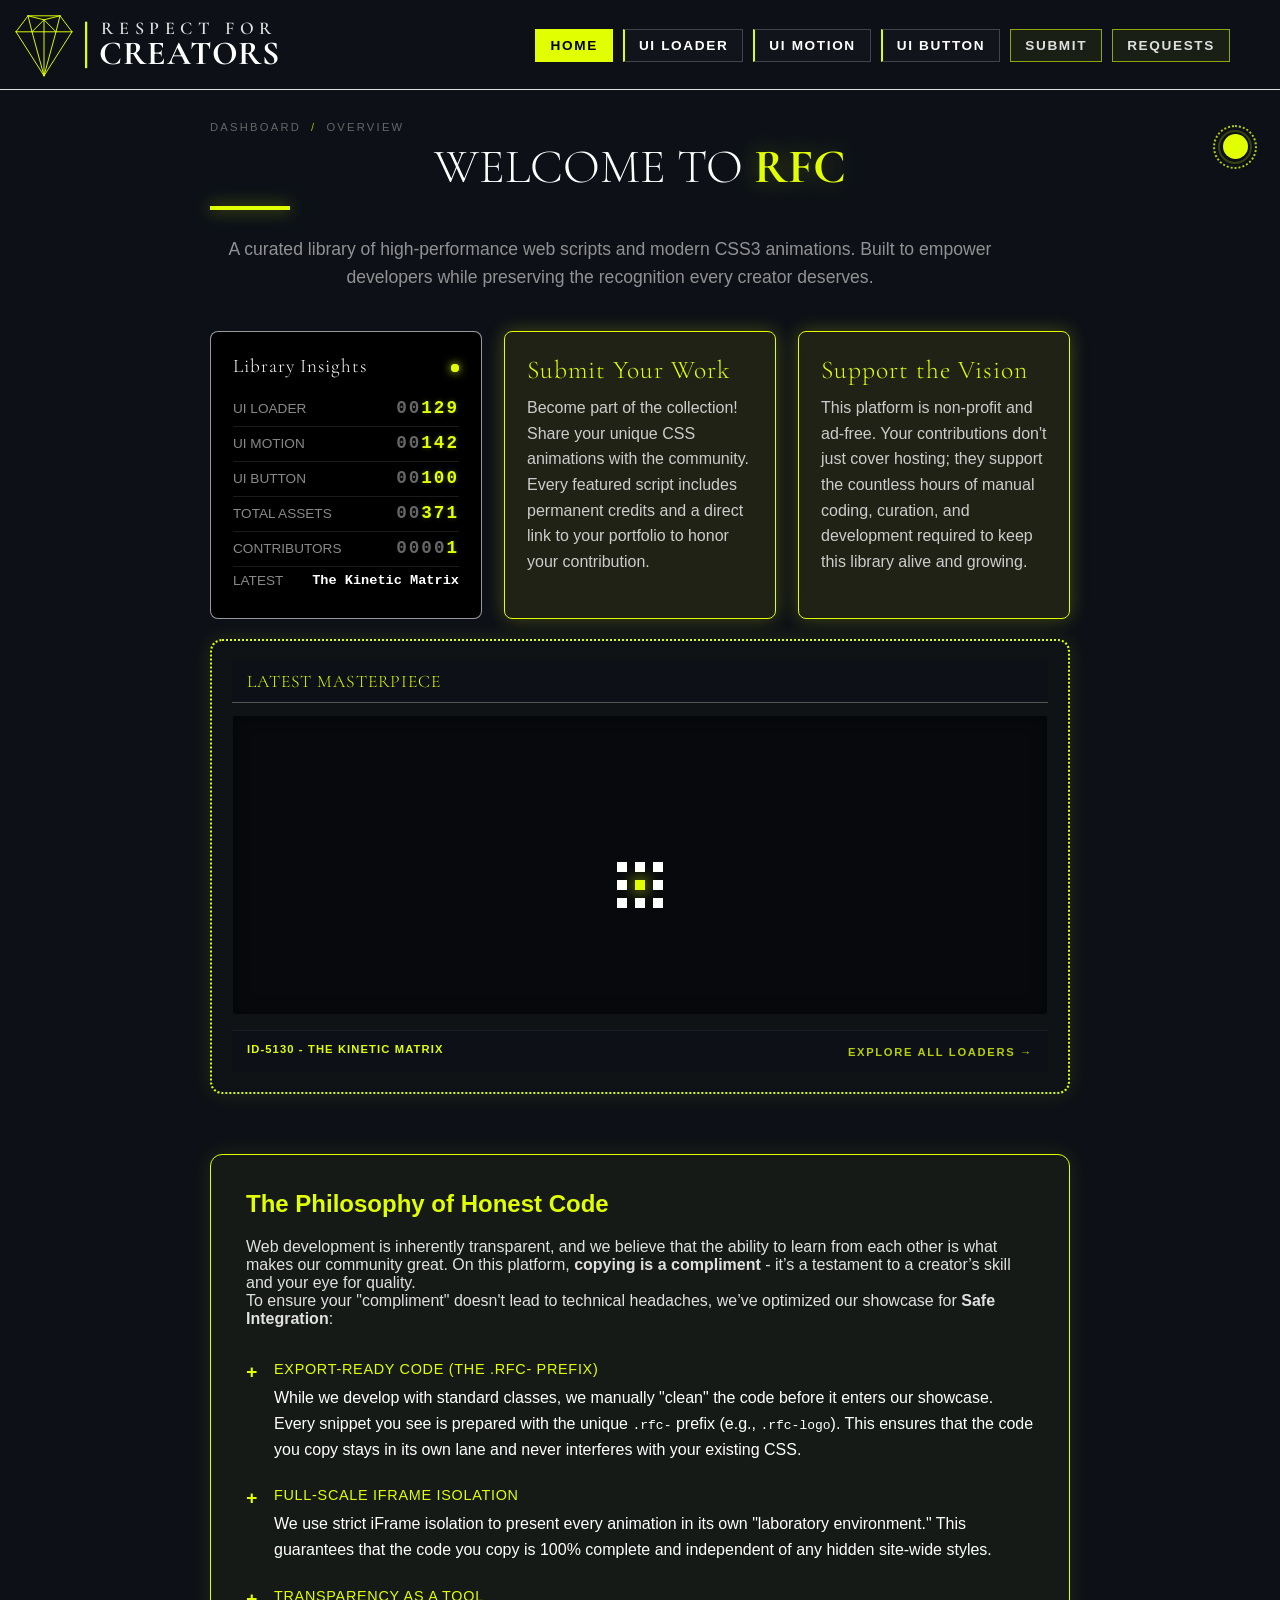
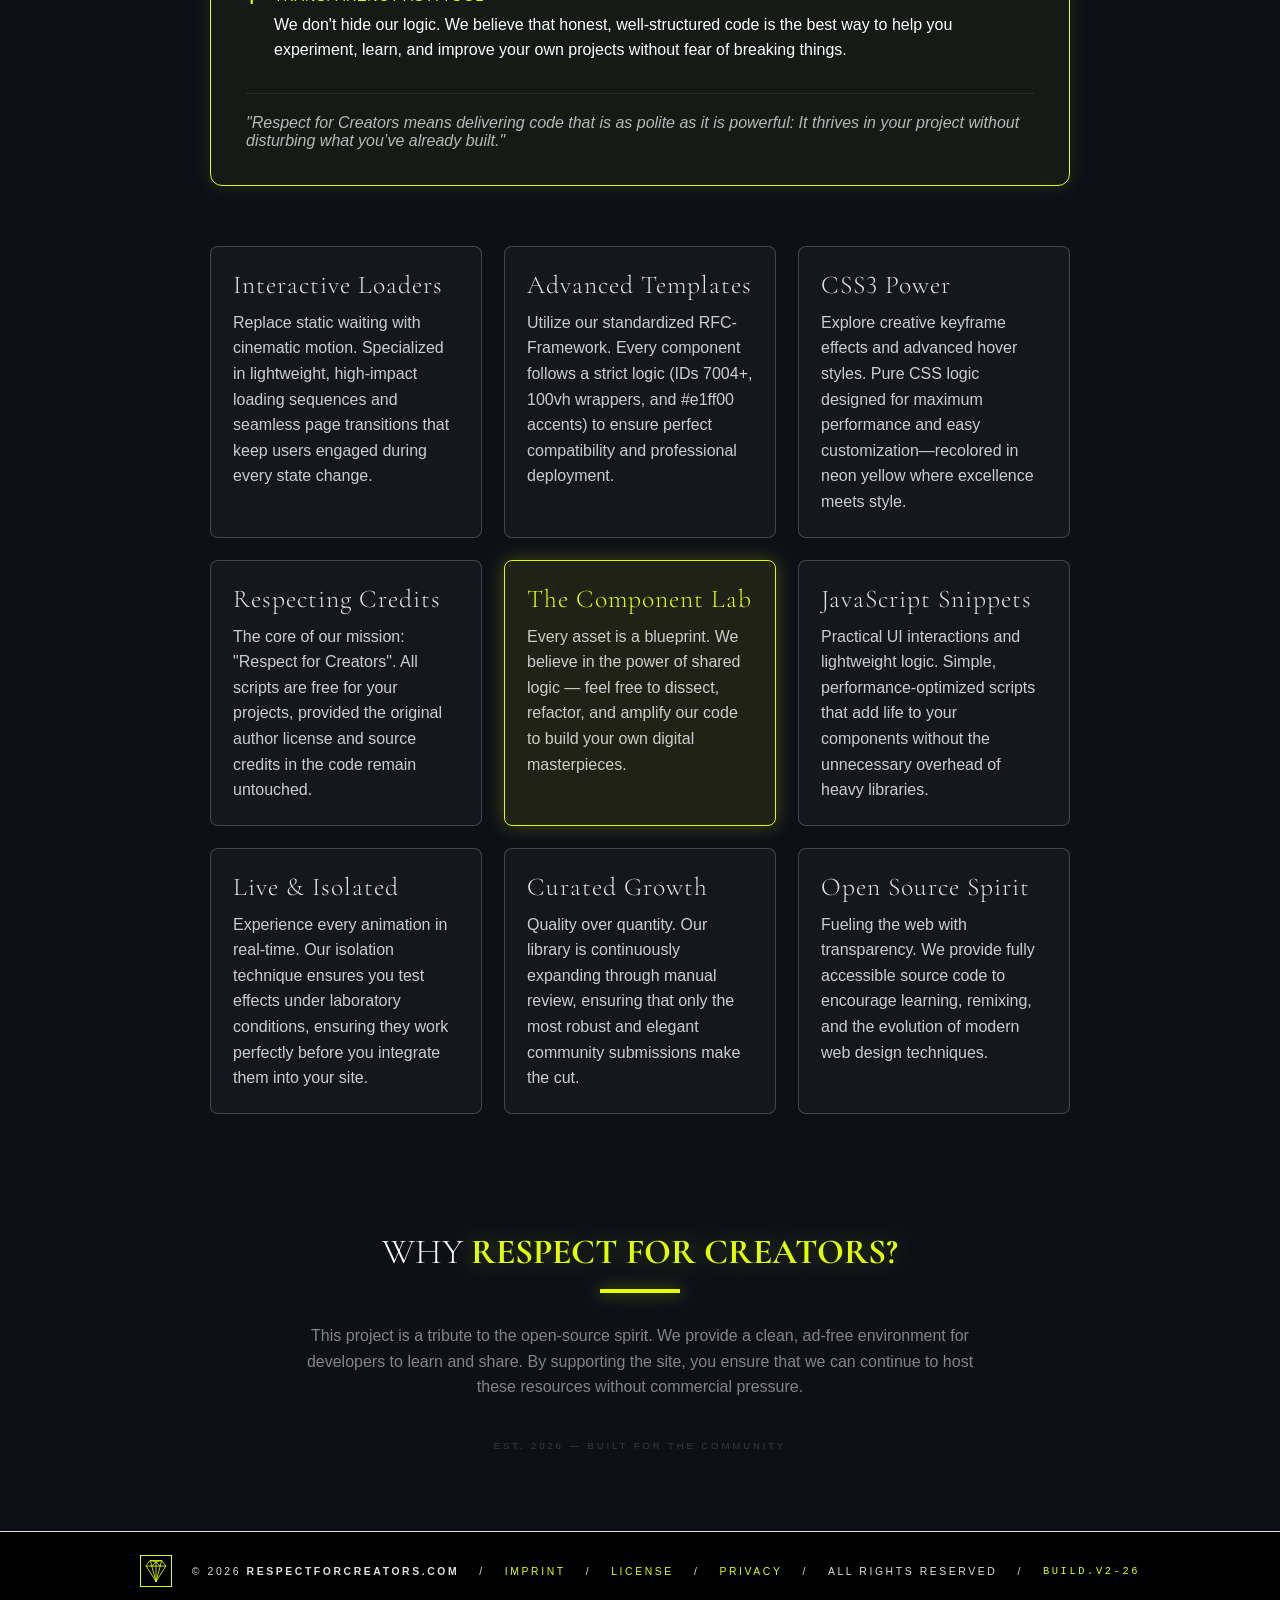
==== home.html @ c1f67fd0 "Add files via upload" ====
﻿<!DOCTYPE html>
<html lang="en">
<head>
    <meta charset="UTF-8" />
    <meta name="viewport" content="width=device-width, initial-scale=1.0" />

    <meta name="robots" content="index, follow" />
    <title>Respect for Creators | High-End CSS3 Animations & Web UI Scripts</title>
    <meta name="description" content="Premium collection of HTML5 and CSS3 animations, interactive UI components, and web scripts. Respect for Creators offers clean code for modern web design." />
    <meta name="keywords" content="CSS3, HTML5, Web Design, UI Components, Button Animations, Web Scripts, Respect for Creators, RFC Templates" />
    <meta name="author" content="Respect for Creators" />

    <meta property="og:title" content="Respect for Creators | CSS3 Animations & Web UI Scripts" />
    <meta property="og:description" content="Discover professional HTML5 and CSS3 templates. Elevate your web design with our unique animation scripts." />
    <meta property="og:type" content="website" />
    <meta property="og:url" content="https://respectforcreators.com" />
    <meta property="og:image" content="https://respectforcreators.com/og-image.jpg" />

    <meta name="twitter:card" content="summary_large_image" />
    <meta name="twitter:title" content="Respect for Creators | CSS3 Animations" />
    <meta name="twitter:description" content="Premium UI assets and animation scripts for modern creators." />
    <meta name="twitter:image" content="https://respectforcreators.com/og-image.jpg" />

    <link rel="icon" type="image/svg+xml" href="logo_rfc_svg_favicon.svg" />
    <link rel="alternate icon" href="favicon.ico" />

    <link rel="stylesheet" href="css/root.css" />
    <link rel="stylesheet" href="css/header.css" />
    <link rel="stylesheet" href="css/loader.css" />
    <link rel="stylesheet" href="css/support-button.css" />
    <link rel="stylesheet" href="css/colortool.css" />
    <link rel="stylesheet" href="css/main-content.css" />
    <link rel="stylesheet" href="css/dashboard.css" />
    <link rel="stylesheet" href="css/showcase.css" />
    <link rel="stylesheet" href="css/footer.css" />
    <link rel="stylesheet" href="css/mobilenav-atmedia.css" />


    <link rel="preconnect" href="https://fonts.googleapis.com" />
    <link rel="preconnect" href="https://fonts.gstatic.com" crossorigin=crossorigin />
    <link href="https://fonts.googleapis.com/css2?family=Cormorant+Garamond:wght@300&family=Inter:wght@100;400&display=swap" rel="stylesheet" />


    <script>
        (function () {
            const savedColor = localStorage.getItem('rfc-selected-color') || '#e1ff00';
            
            document.documentElement.style.setProperty('--neon', savedColor);

            
            document.addEventListener('DOMContentLoaded', () => {
                document.documentElement.style.setProperty('--neon', savedColor);
            });
        })();



    </script>

</head>
<body>

 
    <header>
        <div class="brand">
            <a href="#" class="brand-link">
                <div class="diamond-logo">
                    <svg id="h-rfc-diamond-svg" viewBox="0 0 100 105" fill="none" xmlns="http://www.w3.org/2000/svg" overflow="visible">
                        <g stroke="var(--neon)" stroke-width="1.2" stroke-linejoin="round" stroke-linecap="round">
                            <path d="M30 20 L70 20" />
                            <path d="M30 20 L50 25 L70 20" />
                            <path d="M30 20 L15 40" />
                            <path d="M70 20 L85 40" />
                            <path d="M30 20 L35 40" />
                            <path d="M70 20 L65 40" />
                            <path d="M50 25 L35 40" />
                            <path d="M50 25 L65 40" />
                            <path d="M50 25 L50 40" />
                            <path d="M15 40 L35 40 L50 40 L65 40 L85 40" />
                            <path d="M15 40 L50 95" />
                            <path d="M85 40 L50 95" />
                            <path d="M35 40 L50 95" />
                            <path d="M65 40 L50 95" />
                            <path d="M50 40 L50 95" />
                        </g>
                    </svg>
                </div>
            </a>
            <div class="brand-name">
                <div class="line-top">RESPECT FOR</div>
                <div class="line-bottom">CREATORS</div>
            </div>
        </div>

        <nav>
            <a href="#" id="nav-home" class="nav-item"><span>HOME</span><div class="liquid"></div></a>
            <a href="#" id="nav-ui-loader" class="nav-item"><span>UI LOADER</span><div class="liquid"></div></a>
            <a href="#" id="nav-ui-motion" class="nav-item"><span>UI MOTION</span><div class="liquid"></div></a>
            <a href="#" id="nav-ui-button" class="nav-item"><span>UI BUTTON</span><div class="liquid"></div></a>
            <a href="#" id="nav-submit" class="nav-item highlight"><span>SUBMIT</span><div class="liquid"></div></a>
            <a href="#" id="nav-requests" class="nav-item highlight"><span>REQUESTS</span><div class="liquid"></div></a>

        </nav>

        <div class="mobile-menu-icon" id="menuIcon">
            <svg viewBox="0 0 60 60">
                <path d="M10 45 L10 15 L30 35 L50 15 L50 45" />
            </svg>
        </div>
    </header>

    <div class="mobile-nav" id="mobileNav">
        <a href="#" id="nav-home-mob">HOME</a>
        <a href="#" id="nav-ui-loader-mob">UI LOADER</a>
        <a href="#" id="nav-ui-motion-mob">UI MOTION</a>
        <a href="#" id="nav-ui-button-mob">UI BUTTON</a>
        <a href="#" id="nav-submit-mob">SUBMIT</a>
        <a href="#" id="nav-requests-mob">REQUESTS</a>

        <div class="rfc-energy-rail">
            <button class="rfc-energy-node rfc-yellow" onclick="rfcApplyColor('#e1ff00', this)" title="Neon Yellow"></button>
            <button class="rfc-energy-node rfc-orange" onclick="rfcApplyColor('#fb951d', this)" title="Neon Orange"></button>
            <button class="rfc-energy-node rfc-cyan" onclick="rfcApplyColor('#0fd6f3', this)" title="Neon Cyan"></button>
            <button class="rfc-energy-node rfc-green" onclick="rfcApplyColor('#39ff14', this)" title="Neon Green"></button>
            <button class="rfc-energy-node rfc-purple" onclick="rfcApplyColor('#f85ef3', this)" title="Neon Purple"></button>
        </div>
    </div>

    <main>
        <div id="mainContent"></div>
        <div id="loader">
            <div class="nexus-crystal">
                <div class="ring"></div>
                <div class="ring"></div>
                <div class="ring"></div>
            </div>
        </div>
    </main>

    <footer>
        <div class="footer-linear">
            <a href="#" id="open-about-logo" class="rfc-brand-badge" title="About the Diamond Philosophy">
                <svg viewBox="0 15 100 85" fill="none" xmlns="http://www.w3.org/2000/svg">
                    <g stroke="currentColor" stroke-width="3" stroke-linecap="round" stroke-linejoin="round">
                        <path d="M15 40 L50 95 L85 40 L70 20 L30 20 Z" />
                        <path d="M15 40 L85 40" />
                        <path d="M50 25 V95" />
                        <path d="M30 20 L35 40 L50 25 L65 40 L70 20" />
                        <path d="M35 40 L50 95" />
                        <path d="M65 40 L50 95" />
                        <path d="M30 20 L50 25 L70 20" />
                    </g>
                </svg>
            </a>

            <span class="copyright">© 2026 <span class="highlight">RESPECTFORCREATORS.COM</span></span>
            <span class="footer-divider">/</span>
            <a href="#" id="nav-imprint">IMPRINT</a>
            <span class="footer-divider">/</span>
            <a href="#" id="nav-license">LICENSE</a>
            <span class="footer-divider">/</span>
            <a href="#" id="nav-privacy">PRIVACY</a>
            <span class="footer-divider">/</span>
            <span class="rights">ALL RIGHTS RESERVED</span>
            <span class="footer-divider">/</span>
            <span class="version-tag">BUILD.V2-26</span>
        </div>
    </footer>

    <div class="rfc-quantum-wrapper">
        <div class="rfc-quantum-core">
            <div class="rfc-quantum-pulse"></div>
        </div>

        <div class="rfc-energy-rail">
            <button class="rfc-energy-node rfc-yellow" onclick="rfcApplyColor('#e1ff00', this)"></button>
            <button class="rfc-energy-node rfc-orange" onclick="rfcApplyColor('#fb951d', this)"></button>
            <button class="rfc-energy-node rfc-cyan" onclick="rfcApplyColor('#0fd6f3', this)"></button>
            <button class="rfc-energy-node rfc-green" onclick="rfcApplyColor('#39ff14', this)"></button>
            <button class="rfc-energy-node rfc-purple" onclick="rfcApplyColor('#f85ef3', this)"></button>
        </div>
    </div>


    <a href="https://ko-fi.com/respectforcreators/tip" target="_blank" class="support-button diamond-energy" data-id="ID-7004" data-date="2026-02-06">
        <div class="energy-wave"></div>
        <div class="energy-wave delay"></div>

        <div class="support-content">
            <div class="support-outer-decoration">
                <svg viewBox="0 0 120 120" xmlns="http://www.w3.org/2000/svg">
                    <defs>
                        <path id="kofiCircleTight" d="M 60, 60 m -36, 0 a 36,36 0 1,1 72,0 a 36,36 0 1,1 -72,0" />
                    </defs>

                    <circle cx="60" cy="60" r="48" class="energy-crown-svg" />

                    <text font-family="'Inter', sans-serif" font-size="10.5" font-weight="900" letter-spacing="0.01em">
                        <textPath xlink:href="#kofiCircleTight">
                            SUPPORT THE MISSION • COFFEE BREAK •
                        </textPath>
                    </text>
                </svg>
            </div>

            <span class="support-icon">
                <svg viewBox="0 0 100 105" fill="none" xmlns="http://www.w3.org/2000/svg">
                    <g class="diamond-paths" stroke="var(--neon)" stroke-width="2.8" stroke-linecap="round" stroke-linejoin="round">
                        <path d="M15 40 L50 95 L85 40 L70 20 L30 20 Z" />
                        <path d="M15 40 L85 40" />
                        <path d="M50 25 V95" />
                        <path d="M30 20 L35 40 L50 25 L65 40 L70 20" />
                        <path d="M35 40 L50 95" />
                        <path d="M65 40 L50 95" />
                        <path d="M30 20 L50 25 L70 20" />
                    </g>
                </svg>
            </span>
        </div>
    </a>

    <script>

        window.animateHeaderLogo = function (start) {
            const headerLogo = document.querySelector('header .flower');
            if (!headerLogo) return null;
            const shapes = headerLogo.querySelectorAll('path, polygon');

            if (start) {
                let currentIndex = 0;
                return setInterval(() => {
                    shapes.forEach(s => s.style.setProperty('fill', 'rgba(255,255,255,0.1)', 'important'));
                    if (shapes[currentIndex]) {
                        shapes[currentIndex].style.setProperty('fill', 'var(--neon)', 'important'); // Dein Neon-Gelb
                    }
                    currentIndex = (currentIndex + 1) % shapes.length;
                }, 80);
            }
            return null;
        };

        const menuIcon = document.getElementById("menuIcon");
        const mobileNav = document.getElementById("mobileNav");
        const container = document.getElementById("mainContent");
        const loader = document.getElementById("loader");


        if (menuIcon) {
            menuIcon.addEventListener("click", () => { mobileNav.classList.toggle("open"); });
        }



       function updatePageTitle(file) {
    let title = "Respect for Creators | High-End CSS3 Animations & Web UI Scripts";
    let desc = "Premium collection of HTML5 and CSS3 animations, interactive UI components, and web scripts. Respect for Creators offers clean code for modern web design.";
    let keywords = "CSS3, HTML5, Web Design, UI Components, Button Animations, Web Scripts, Respect for Creators, RFC Templates";

    if (file.includes('main-info')) {
        title = "CSS3 Animations & HTML5 Scripts | Respect for Creators";
        desc = "Explore our core collection of unique HTML5 and CSS3 animations. Pure code crafted for maximum frontend performance.";
    } else if (file.includes('ui-loader')) {
        title = "Loading Animations & UI Loaders | Respect for Creators";
        desc = "Discover high-quality, lightweight CSS and SVG loader animations. Elevate your website's UX with smooth loading transitions.";
        keywords = "CSS loaders, SVG loaders, loading animations, UI spinners, frontend assets";
    } else if (file.includes('about-logo')) {
        title = "Our Story & Logo | Respect for Creators";
        desc = "The philosophy behind Respect for Creators. Learn more about our custom SVG logo mechanics and our mission for developers.";
    } else if (file.includes('ui-button')) {
        title = "Modern Button Animations | Respect for Creators";
        desc = "Premium CSS button hover effects and modern interaction designs. Clean, fully responsive snippets in neon, white, and gray.";
        keywords = "CSS buttons, button animations, hover effects, neon yellow button, UI interactions";
    } else if (file.includes('submit')) {
        title = "Submit Your Work | Creator Community";
        desc = "Are you a creator? Submit your own custom CSS animations or SVG designs and share your talent with the web developer community.";
        keywords = "submit asset, share code, developer community, CSS creators";
    } else if (file.includes('ui-motion')) {
        title = "Motion Design & UI Scripts | Respect for Creators";
        desc = "Advanced micro-interactions, smooth layout motions, and powerful UI scripts built with vanilla CSS and JavaScript.";
        keywords = "motion design, web transitions, micro-interactions, layout motions, vanilla JS scripts";
    } else if (file.includes('requests')) {
        title = "Custom Requests & Support | Respect for Creators";
        desc = "Missing a specific animation? Request custom UI assets or support our mission to keep high-quality code free and accessible.";
    } else if (file.includes('imprint')) {
        title = "Imprint | Respect for Creators";
        desc = "Legal disclosure and contact information for Respect for Creators.";
    } else if (file.includes('privacy')) {
        title = "Privacy Policy | Respect for Creators";
        desc = "Your data security matters. Read our comprehensive privacy policy regarding the use of our web asset platform.";
    } else if (file.includes('license')) {
        title = "License Details | Respect for Creators";
        desc = "Transparent licensing terms for all our CSS and SVG assets. Keep creating with our free, developer-friendly terms.";
    }

    // 1. Standard-Titel setzen
    document.title = title;

    // 2. Meta Description aktualisieren
    const metaDesc = document.querySelector('meta[name="description"]');
    if (metaDesc) metaDesc.content = desc;

    // 3. Meta Keywords aktualisieren
    const metaKey = document.querySelector('meta[name="keywords"]');
    if (metaKey) metaKey.content = keywords;

    // 4. Open Graph Tags für Social Media aktualisieren
    const ogTitle = document.querySelector('meta[property="og:title"]');
    if (ogTitle) ogTitle.content = title;

    const ogDesc = document.querySelector('meta[property="og:description"]');
    if (ogDesc) ogDesc.content = desc;

    // 5. Twitter-Tags aktualisieren
    const twTitle = document.querySelector('meta[name="twitter:title"]');
    if (twTitle) twTitle.content = title;

    const twDesc = document.querySelector('meta[name="twitter:description"]');
    if (twDesc) twDesc.content = desc;
}


        function createIframeContent(html, css, js) {
            const activeColor = localStorage.getItem('rfc-selected-color') || '#e1ff00';

            const style = "<style>" +
                ":root { --neon: " + activeColor + " !important; }" +
                "body,html{margin:0;padding:0;height:100%;width:100%;background:transparent;overflow:hidden;color:white;}" +
                css +
                "</style>";

            const receiver = "<script>" +
                "window.rfcColorHandler = function(e) {" +
                "  if(e.data && e.data.type === 'COLOR_UPDATE') {" +
                "    document.documentElement.style.setProperty('--neon', e.data.color);" +
                "  }" +
                "};" +
                "window.addEventListener('message', window.rfcColorHandler);" +
                "<\/script>";

            const script = "<script>try{(function(){" + (js || "") + "})();}catch(e){console.error('JS Error:',e)}<\/script>";

            return "<!DOCTYPE html><html style='--neon: " + activeColor + "'><head>" + style + "</head><body>" + html + receiver + script + "</body></html>";
        }

    
    
    function loadContent(file) {
    if (!container) return;

    let baseId = "nav-home";
    if (file.includes('ui-loader')) baseId = "nav-ui-loader";
    else if (file.includes('ui-motion')) baseId = "nav-ui-motion";
    else if (file.includes('ui-button')) baseId = "nav-ui-button";
    else if (file.includes('submit')) baseId = "nav-submit";
    else if (file.includes('requests')) baseId = "nav-requests";

    document.querySelectorAll('.nav-item, .mobile-nav a').forEach(item => {
        item.classList.remove('active');
    });

    const desktopItem = document.getElementById(baseId);
    if (desktopItem) desktopItem.classList.add('active');

    const mobileItem = document.getElementById(baseId + "-mob");
    if (mobileItem) mobileItem.classList.add('active');

    const mobileNavElement = document.getElementById('mobileNav');
    if (mobileNavElement) {
        mobileNavElement.classList.remove("open");
    }

    // ==========================================
    // NEU: URL-PARAMETER SETZEN STATT HASHTAGS
    // ==========================================
    let paramName = "home";
    if (file.includes('ui-loader')) paramName = "ui-loader";
    else if (file.includes('ui-motion')) paramName = "ui-motion";
    else if (file.includes('ui-button')) paramName = "ui-button";
    else if (file.includes('submit')) paramName = "submit";
    else if (file.includes('requests')) paramName = "requests";
    else if (file.includes('about-logo')) paramName = "about-logo";
    else if (file.includes('imprint')) paramName = "imprint";
    else if (file.includes('license')) paramName = "license";
    else if (file.includes('privacy')) paramName = "privacy";

    const cleanPath = window.location.pathname;
    const targetURL = `${cleanPath}?page=${paramName}`;

    // Nur pushen, wenn sich der Parameter tatsächlich unterscheidet
    if (window.location.search !== `?page=${paramName}`) {
        history.pushState({ page: file }, "", targetURL);
    }

    const startTime = Date.now();
    const minLoaderDuration = 1500;

    container.classList.remove("visible");

    setTimeout(() => {
        loader.style.display = "flex";

        setTimeout(() => {
            loader.classList.add("show");
            loader.classList.remove("loader-hide");
        }, 10);

        const cacheBuster = "t=" + Date.now();
        const fileWithCacheBuster = file.includes("?")
            ? `${file}&${cacheBuster}`
            : `${file}?${cacheBuster}`;

        fetch(fileWithCacheBuster)
            .then(resp => {
                if (!resp.ok) throw new Error("File not found: " + file);
                return resp.text();
            })
            .then(data => {
                container.innerHTML = data;

                const mailSpan = container.querySelector('#contact-mail');
                if (mailSpan) {
                    const user = mailSpan.getAttribute('data-user');
                    const domain = mailSpan.getAttribute('data-domain');
                    if (user && domain) {
                        mailSpan.textContent = user + '@' + domain;
                    }
                }

                window.scrollTo(0, 0);

                if (file.includes('main-info.html')) {
                    updateLibraryStats();
                }

                if (typeof updatePageTitle === "function") {
                    updatePageTitle(file);
                }

                setTimeout(() => {
                    const dataStorage = container.querySelector('#animation-data');
                    if (dataStorage) {
                        renderAnimationCards(dataStorage);
                    }
                }, 10);

                if (typeof initDemo === "function") {
                    initDemo(container);
                }

                const elapsed = Date.now() - startTime;
                const remainingTime = Math.max(0, minLoaderDuration - elapsed);

                setTimeout(() => {
                    loader.classList.remove("show");
                    loader.classList.add("loader-hide");

                    setTimeout(() => {
                        loader.style.display = "none";
                        container.classList.add("visible");
                        const supportBtn = document.querySelector('.support-button.diamond-energy');
                        if (supportBtn) {
                            supportBtn.classList.add('reveal');
                        }
                    }, 200);
                }, remainingTime);
            })
            .catch(err => {
                console.error("Fetch Error:", err);
                container.innerHTML = "<p style='color:white;text-align:center;padding:50px;'>Inhalt konnte nicht geladen werden.</p>";
                loader.classList.remove("show");
                loader.style.display = "none";
                container.classList.add("visible");
            });

    }, 400);


    if (typeof mobileNav !== 'undefined' && mobileNav) {
        mobileNav.classList.remove("open");
    }
}





        const RFC_SHOWCASE_ENGINE = "V1.2";

        function renderAnimationCards(storage) {
            console.log("DEBUG - Aktive Farbe gefunden:", localStorage.getItem('rfc-selected-color'));
            const grid = document.getElementById('dynamic-grid');
            if (!grid) return;


            const activeColor = localStorage.getItem('rfc-selected-color') || '#e1ff00';


            document.documentElement.style.setProperty('--neon', activeColor);


            document.querySelectorAll('.rfc-dot').forEach(dot => {
                dot.classList.remove('rfc-active');
                if (dot.getAttribute('onclick') && dot.getAttribute('onclick').includes(activeColor)) {
                    dot.classList.add('rfc-active');
                }
            });


            grid.innerHTML = "";
            const items = storage.querySelectorAll('.anim-item');

            const cleanPower = (text) => {
                if (!text) return "";
                return text.split('\n')
                    .map(line => line.trimStart())
                    .join('\n')
                    .trim();
            };


            items.forEach(item => {
                const id = item.dataset.id;
                const name = item.dataset.name;
                const creator = item.dataset.creator || "Respect For Creators";
                const creatorLink = item.dataset.link || "#";


                const rawHTML = cleanPower(item.querySelector('.html-code').textContent);
                const cssCode = cleanPower(item.querySelector('.css-code').textContent);
                const jsTag = item.querySelector('.js-code');
                const jsCode = jsTag ? cleanPower(jsTag.textContent) : "";

                const escapedHTML = rawHTML.replace(/</g, '&lt;').replace(/>/g, '&gt;');
                const escapedJS = jsCode.replace(/</g, '&lt;').replace(/>/g, '&gt;');

                const cardHTML = `
                                <div class="anim-preview-card" data-anim-id="${id}">
                                    <div class="showcase-header">

                                        <div class="tab-group">
                                            <button class="tab active" data-tab="${id}-prev">LIVE</button>
                                            <button class="tab" data-tab="${id}-html">HTML</button>
                                            <button class="tab" data-tab="${id}-css">CSS</button>
                                            <button class="tab" data-tab="${id}-js">JS</button>
                                        </div>
                                        <button class="copy-btn" onclick="copyWithThrottle('${id}')">COPY</button>
                                    </div>
                                    <div class="showcase-body">
                                        <div id="${id}-prev" class="tab-content active no-padding">
                                            <iframe id="iframe-${id}" class="preview-iframe" frameborder="0" scrolling="no"></iframe>
                                        </div>

                                        <button class="refresh-btn" onclick="refreshPreview('${id}')" title="Restart">
                                            <svg viewBox="0 0 24 24" fill="none" stroke="currentColor" stroke-width="2" stroke-linecap="round" stroke-linejoin="round">
                                                <path d="M23 4v6h-6"></path>
                                                <path d="M20.49 15a9 9 0 1 1-2.12-9.36L23 10"></path>
                                            </svg>
                                        </button>
                                        <span class="rfc-engine-body-tag">RFC-SHOWCASE-${RFC_SHOWCASE_ENGINE}</span>

                                        <div id="${id}-html" class="tab-content code-view"><pre><code class="language-markup">${escapedHTML}</code></pre></div>
                                        <div id="${id}-css" class="tab-content code-view"><pre><code class="language-css">${cssCode}</code></pre></div>
                                        <div id="${id}-js" class="tab-content code-view"><pre><code class="language-javascript">${jsCode ? escapedJS : "// No Javascript"}</code></pre></div>
                                    </div>
                                       <div class="showcase-footer">
                    <div class="footer-left">
                        <span class="effect-name">${id}: ${name}</span>
                        <a href="${creatorLink}" target="_blank" class="creator-link">
                            <span class="creator-name">Created by ${creator}</span>
                        </a>
                    </div>
                    <div class="footer-right">
                        <span class="tracking-counter" id="count-${id}">...</span>
                    </div>
                </div>
</div>`;

                grid.insertAdjacentHTML('beforeend', cardHTML);


                const iframe = document.getElementById(`iframe-${id}`);

                if (iframe) {

                    iframe.style.width = '100%';
                    iframe.style.height = '100%';
                    iframe.style.border = 'none';
                    iframe.style.display = 'block';
                    iframe.style.background = 'transparent';


                    iframe.srcdoc = createIframeContent(rawHTML, cssCode, jsCode);

                }

                const allTabs = grid.querySelectorAll('.tab');
                allTabs.forEach(tab => {
                    tab.addEventListener('click', function () {
                        const card = this.closest('.anim-preview-card');
                        const targetId = this.getAttribute('data-tab');


                        card.querySelectorAll('.tab').forEach(t => t.classList.remove('active'));
                        card.querySelectorAll('.tab-content').forEach(c => c.classList.remove('active'));


                        this.classList.add('active');
                        const targetContent = card.querySelector(`#${targetId}`);
                        if (targetContent) targetContent.classList.add('active');
                    });
                });


                fetch(`admin/track.php?id=${id}&mode=get&t=${Date.now()}`)
                    .then(r => r.json()).then(data => {
                        const c = document.getElementById(`count-${id}`);
                        if (c && data.success) c.innerText = data.count;
                    }).catch(() => { });
            });

            if (window.Prism) { Prism.highlightAllUnder(grid); }
        }

        function copyWithThrottle(id) {
            const card = document.querySelector(`[data-anim-id="${id}"]`);
            let activeTabContent = card.querySelector('.tab-content.active');


            if (activeTabContent.id.includes("-prev")) {
                activeTabContent = card.querySelector(`#${id}-html`);
            }

            const textToCopy = activeTabContent.innerText;

            navigator.clipboard.writeText(textToCopy).then(() => {
                fetch(`admin/track.php?id=${id}&mode=inc`)
                    .then(r => r.json())
                    .then(data => {
                        const c = document.getElementById(`count-${id}`);
                        if (c && data.success) c.innerText = data.count;
                    });

                const btn = card.querySelector('.copy-btn');
                const originalText = btn.innerText;
                btn.innerText = "COPIED!";
                setTimeout(() => { btn.innerText = originalText; }, 1500);
            });
        }

        window.refreshPreview = function (id) {
            const storage = document.getElementById('animation-data');
            const item = storage ? storage.querySelector('.anim-item[data-id="' + id + '"]') : null;
            if (item) {
                const html = item.querySelector('.html-code').textContent.trim();
                const css = item.querySelector('.css-code').textContent.trim();
                const js = item.querySelector('.js-code') ? item.querySelector('.js-code').textContent.trim() : "";
                const iframe = document.getElementById('iframe-' + id);
                if (iframe) {

                    iframe.srcdoc = createIframeContent(html, css, js);
                }
            }
        };


        function safeListen(id, file) {
            const el = document.getElementById(id);
            if (el) {
                el.addEventListener("click", (e) => {
                    e.preventDefault();
                    loadContent(file);
                });
            }
        }


        safeListen("open-about-logo", "content/about-logo.html");
        safeListen("nav-home", "content/main-info.html");
        safeListen("nav-ui-motion", "content/ui-motion.html");
        safeListen("nav-ui-loader", "content/ui-loader.html");
        safeListen("nav-ui-button", "content/ui-button.html");
        safeListen("nav-submit", "content/submit.html");
        safeListen("nav-requests", "content/requests.html");
        safeListen("nav-license", "content/license.html");
        safeListen("nav-privacy", "content/privacy.html");
        safeListen("nav-imprint", "content/imprint.html");

        safeListen("nav-home-mob", "content/main-info.html");
        safeListen("nav-ui-motion-mob", "content/ui-motion.html");
        safeListen("nav-ui-loader-mob", "content/ui-loader.html");
        safeListen("nav-ui-button-mob", "content/ui-button.html");
        safeListen("nav-submit-mob", "content/submit.html");
        safeListen("nav-requests-mob", "content/requests.html");
        safeListen("nav-license-mob", "content/license.html");


        const brand = document.querySelector('.brand-link');
        if (brand) {
            brand.addEventListener('click', e => {
                e.preventDefault();
                loadContent('content/main-info.html');
            });
        }


        window.onload = () => {
    animateHeaderDiamond();

    const hash = window.location.hash.replace('#', '');
    if (hash && hash !== 'home') {
        let targetFile = 'content/main-info.html'; 

        if (hash === 'loaders') targetFile = 'content/ui-loader.html'; 
        else if (hash === 'motions') targetFile = 'content/ui-motion.html'; 
        else if (hash === 'buttons') targetFile = 'content/ui-button.html'; 
        else if (hash === 'submit') targetFile = 'content/submit.html'; 
        else if (hash === 'requests') targetFile = 'content/requests.html'; 

        loadContent(targetFile);
    } else {
        const params = new URLSearchParams(window.location.search);
        const page = params.get("page");
        switch (page) {
            case "license": loadContent("content/license.html"); break;
            case "about-logo": loadContent("content/about-logo.html"); break;
            case "ui-loader": loadContent("content/ui-loader.html"); break;
            case "ui-button": loadContent("content/ui-button.html"); break;
            case "submit": loadContent("content/submit.html"); break;
            case "ui-motion": loadContent("content/ui-motion.html"); break;
            case "requests": loadContent("content/requests.html"); break;
            case "privacy": loadContent("content/privacy.html"); break;
            case "imprint": loadContent("content/imprint.html"); break;
            default: loadContent("content/main-info.html");
        }
    }
};

        function initDemo(container) {
            const allCards = container.querySelectorAll('.anim-preview-card');
            allCards.forEach(card => {
                const tabs = card.querySelectorAll('.tab');
                tabs.forEach(btn => {
                    btn.onclick = () => {
                        card.querySelectorAll('.tab').forEach(b => b.classList.remove('active'));
                        btn.classList.add('active');
                        card.querySelectorAll('.tab-content').forEach(tc => tc.classList.remove('active'));
                        const target = card.querySelector(`#${btn.dataset.tab}`);
                        if (target) target.classList.add('active');
                    };
                });
            });

            const copyBtns = container.querySelectorAll('.copy-btn');
            copyBtns.forEach(btn => {
                btn.onclick = () => {
                    const card = btn.closest('.anim-preview-card');
                    const animId = card.dataset.animId;
                    let activeContent = card.querySelector('.tab-content.active');
                    if (activeContent.id.includes('prev')) { activeContent = card.querySelector('[id$="html"]'); }
                    const codeToCopy = activeContent.innerText;
                    if (navigator.clipboard && window.isSecureContext) {
                        navigator.clipboard.writeText(codeToCopy);
                    } else {
                        const textArea = document.createElement("textarea");
                        textArea.value = codeToCopy;
                        document.body.appendChild(textArea);
                        textArea.select();
                        document.execCommand('copy');
                        document.body.removeChild(textArea);
                    }
                    const old = btn.textContent;
                    btn.textContent = "COPIED";
                    fetch(`admin/track.php?id=${animId}&mode=click&t=${Date.now()}`)
                        .then(r => r.json())
                        .then(data => {
                            const counter = card.querySelector('.tracking-counter');
                            if (counter && data.success) counter.innerText = data.count;
                        }).catch(() => { });
                    setTimeout(() => btn.textContent = old, 1200);
                };
            });
        }





        function animateHeaderDiamond() {
            const frame = document.getElementById('header-frame');
            const textBox = document.getElementById('h-rfc-box');
            const diamondSvg = document.getElementById('h-rfc-diamond-svg');
            const rfcText = document.getElementById('h-rfc-text');

            if (!frame || !textBox) return;

            const offset = 6;
            textBox.style.width = `${frame.offsetWidth - (offset * 2)}px`;
            textBox.style.left = `${offset}px`;
            textBox.style.bottom = `${offset}px`;

            setTimeout(() => frame.classList.add('visible'), 500);

            const points = ["M15 40 L50 95 L85 40 L70 20 L30 20 Z", "M30 20 L70 20", "M15 40 L35 40 L65 40 L85 40", "M30 20 L15 40", "M70 20 L85 40", "M30 20 L35 40", "M70 20 L65 40", "M50 25 L35 40", "M50 25 L65 40", "M50 25 L50 40", "M30 20 L50 25 L70 20", "M15 40 L35 40 L50 95", "M85 40 L65 40 L50 95", "M35 40 L50 40 L65 40", "M50 40 L50 95"];

            points.forEach((d, i) => {
                const p = document.createElementNS("http://www.w3.org/2000/svg", "path");
                p.setAttribute("d", d);
                p.setAttribute("stroke", "var(--neon)");
                p.setAttribute("fill", "none");
                p.setAttribute("stroke-width", "1.4");

                p.classList.add('rfc-facet');
                diamondSvg.appendChild(p);
                const l = p.getTotalLength();
                p.style.strokeDasharray = l;
                p.style.strokeDashoffset = l;
                p.animate([{ strokeDashoffset: l }, { strokeDashoffset: 0 }], { duration: 800, delay: 1000 + (i * 40), fill: 'forwards' });
            });

            setTimeout(() => {
                const r1 = document.getElementById('h-rect1');
                const r2 = document.getElementById('h-rect2');
                [r1, r2].forEach((r, i) => {
                    if (!r) return;
                    const l = r.getTotalLength();
                    r.style.strokeDasharray = l;
                    r.style.strokeDashoffset = i === 0 ? l : -l;
                    r.style.opacity = 1;
                    r.animate([{ strokeDashoffset: i === 0 ? l : -l }, { strokeDashoffset: 0 }], { duration: 1500, fill: 'forwards' });
                });
            }, 1200);

            setTimeout(() => {
                textBox.style.opacity = "1";
                setTimeout(() => {
                    textBox.classList.add('active');
                    if (rfcText) rfcText.style.color = "#000000";
                }, 300);
            }, 1800);

            const animCorner = (id, delay) => {
                const p = document.getElementById(id);
                if (!p) return;
                const l = p.getTotalLength();
                p.style.strokeDasharray = l; p.style.strokeDashoffset = l; p.style.opacity = 1;
                setTimeout(() => {
                    p.animate([{ strokeDashoffset: l }, { strokeDashoffset: 0 }], { duration: 1000, fill: 'forwards' });
                }, delay);
            };
            animCorner('h-path-tl', 2800);
            animCorner('h-path-br', 2800);
        }


        window.animateHeaderLogo = function (start) {
            const diamondSvg = document.getElementById('h-rfc-diamond-svg');
            if (!diamondSvg) return null;


            let shapes = Array.from(diamondSvg.querySelectorAll('path.rfc-facet'));

            if (!start) {
                shapes.forEach(s => {
                    s.style.stroke = "var(--neon)";
                    s.style.filter = "none";
                    s.style.strokeWidth = "1.4";
                    s.style.opacity = "1";
                });
                return null;
            }

            let currentIndex = 0;
            return setInterval(() => {

                if (shapes.length === 0) {
                    shapes = Array.from(diamondSvg.querySelectorAll('path.rfc-facet'));
                }

                shapes.forEach((s, index) => {
                    s.style.transition = "all 0.15s ease";
                    s.style.stroke = "rgba(225, 255, 0, 0.1)";
                    s.style.filter = "none";
                });

                if (shapes[currentIndex]) {
                    shapes[currentIndex].style.stroke = "#e1ff00";
                    shapes[currentIndex].style.filter = "drop-shadow(0 0 12px #e1ff00)";
                    shapes[currentIndex].style.strokeWidth = "2.2";
                }
                currentIndex = (currentIndex + 1) % shapes.length;
            }, 110);
        };


        window.handleRequestSubmit = function (event) {
            if (event) event.preventDefault();
            const form = event.target;
            const btn = form.querySelector('button');
            const diamondSvg = document.getElementById('h-rfc-diamond-svg');

            btn.textContent = "SENDING...";
            btn.disabled = true;


            if (diamondSvg) diamondSvg.classList.add('is-sending-diamond');

            const formData = new FormData(form);
            const startTime = Date.now();

            fetch('admin/send_request.php', { method: 'POST', body: formData })
                .then(response => response.json())
                .then(data => {
                    const delay = Math.max(0, 2500 - (Date.now() - startTime));
                    setTimeout(() => {

                        if (diamondSvg) diamondSvg.classList.remove('is-sending-diamond');

                        if (data.success) {
                            btn.textContent = "SUCCESSFUL";
                            btn.style.backgroundColor = "var(--neon)";
                            btn.style.color = "#000";
                            form.reset();


                            diamondSvg.querySelectorAll('path').forEach(p => {
                                p.style.strokeDashoffset = "0";
                                p.style.stroke = "var(--neon)";
                                p.style.filter = "drop-shadow(0 0 15px var(--neon))";
                                p.style.opacity = "1";
                            });
                        } else {
                            btn.textContent = "ERROR";
                            btn.disabled = false;
                        }
                    }, delay);
                })
                .catch(() => {
                    if (diamondSvg) diamondSvg.classList.remove('is-sending-diamond');
                    btn.textContent = "FAILED";
                    btn.disabled = false;
                })
                .finally(() => {
                    setTimeout(() => {
                        if (btn.textContent !== "SENDING...") {
                            btn.textContent = "Send Briefing";
                            btn.disabled = false;
                            btn.style.backgroundColor = ""; btn.style.color = "";
                        }
                    }, 4000);
                });
            return false;
        };

        window.selectCategory = function (categoryText) {

            const categoryInput = document.getElementById('req-category');

            if (categoryInput) {

                categoryInput.value = categoryText;


                categoryInput.style.borderColor = "var(--neon)";
                setTimeout(() => {
                    categoryInput.style.borderColor = "rgba(255,255,255,0.2)";
                }, 800);
            }


            document.querySelectorAll('.feature-box').forEach(box => {
                const title = box.querySelector('h3');
                if (title && title.innerText.trim() === categoryText) {
                    box.classList.add('active-feature');
                } else {
                    box.classList.remove('active-feature');
                }
            });
        };



        window.handleSubmissionSubmit = function (event) {
            if (event) {
                event.preventDefault();
                event.stopPropagation();
            }

            const form = event.target;
            const btn = form.querySelector('button');
            const diamondSvg = document.getElementById('h-rfc-diamond-svg');


            const emailInput = form.querySelector('input[name="creator_email"]');
            if (emailInput && !emailInput.checkValidity()) {
                emailInput.style.borderBottom = "2px solid #ff4444";
                emailInput.focus();
                return false;
            }


            const originalText = "Send for Review";
            btn.textContent = "SENDING...";
            btn.disabled = true;


            if (diamondSvg) diamondSvg.classList.add('is-sending-diamond');

            const startTime = Date.now();
            const formData = new FormData(form);

            fetch('admin/send_submit.php', {
                method: 'POST',
                body: formData
            })
                .then(response => response.json())
                .then(data => {
                    const duration = Date.now() - startTime;
                    const delay = Math.max(0, 3000 - duration);

                    setTimeout(() => {

                        if (diamondSvg) diamondSvg.classList.remove('is-sending-diamond');

                        if (data.success) {
                            btn.textContent = "SUCCESSFUL";
                            btn.style.backgroundColor = "var(--neon)";
                            btn.style.color = "black";
                            form.reset();


                            if (diamondSvg) {
                                diamondSvg.querySelectorAll('path').forEach(p => {
                                    p.style.strokeDashoffset = "0";
                                    p.style.stroke = "var(--neon)";
                                    p.style.filter = "drop-shadow(0 0 15px var(--neon))";
                                    p.style.opacity = "1";
                                });
                            }
                        } else {
                            btn.textContent = "ERROR";
                            btn.disabled = false;
                        }
                    }, delay);
                })
                .catch(error => {
                    if (diamondSvg) diamondSvg.classList.remove('is-sending-diamond');
                    btn.textContent = "FAILED";
                    btn.disabled = false;
                })
                .finally(() => {

                    setTimeout(() => {
                        if (btn.textContent !== "SENDING...") {
                            btn.textContent = originalText;
                            btn.disabled = false;
                            btn.style.backgroundColor = "";
                            btn.style.color = "";


                            if (diamondSvg) {
                                diamondSvg.querySelectorAll('path').forEach(p => {
                                    p.style.filter = "";
                                    p.style.stroke = "";
                                });
                            }
                        }
                    }, 4000);
                });

            return false;
        };




        function refreshPreview(id) {

            const storage = document.getElementById('animation-data');
            if (!storage) return;

            const item = storage.querySelector(`.anim-item[data-id="${id}"]`);
            if (!item) return;


            const rawHTML = item.querySelector('.html-code').textContent.trim();
            const jsCode = item.querySelector('.js-code') ? item.querySelector('.js-code').textContent.trim() : "";


            const previewContainer = document.getElementById(`${id}-prev`);
            if (previewContainer) {
                previewContainer.innerHTML = rawHTML;


                if (jsCode) {
                    try {
                        const s = document.createElement('script');
                        s.textContent = `(function(){ ${jsCode} })();`;
                        document.body.appendChild(s);

                        setTimeout(() => s.remove(), 100);
                    } catch (e) {
                        console.error("Fehler beim Refresh-JS:", e);
                    }
                }
            }
        }

        async function updateLibraryStats() {
            const files = ['content/ui-motion.html', 'content/ui-button.html', 'content/ui-loader.html'];
            const idMap = {
                'content/ui-motion.html': 'count-ui-motion',
                'content/ui-button.html': 'count-ui-button',
                'content/ui-loader.html': 'count-ui-loader'
            };

            let total = 0;
            let allCreators = new Set();
            let allItems = [];

            const formatValue = (num) => {
                const str = num.toString().padStart(5, '0');
                const firstNonZero = str.search(/[1-9]/);
                if (firstNonZero === -1) return `<span class="digit-mute">00000</span>`;
                return `<span class="digit-mute">${str.substring(0, firstNonZero)}</span><span class="digit-active">${str.substring(firstNonZero)}</span>`;
            };

            for (const file of files) {
                try {
                    const response = await fetch(file + "?t=" + Date.now());
                    if (!response.ok) throw new Error("Fetch failed");

                    const htmlText = await response.text();
                    const parser = new DOMParser();
                    const doc = parser.parseFromString(htmlText, 'text/html');
                    const items = Array.from(doc.querySelectorAll('.anim-item'));

                    total += items.length;

                    const targetId = idMap[file];
                    if (document.getElementById(targetId)) {
                        document.getElementById(targetId).innerHTML = formatValue(items.length);
                    }

                    items.forEach(el => {
                        const creator = el.getAttribute('data-creator');
                        if (creator) allCreators.add(creator.trim());

                        allItems.push({
                            id: el.getAttribute('data-id'),
                            name: el.getAttribute('data-name'),
                            date: el.getAttribute('data-date') || "0000-00-00",

                            rawElement: el
                        });
                    });

                } catch (e) {
                    console.warn("Fehler bei " + file, e);
                }
            }


            if (allItems.length > 0) {

                allItems.sort((a, b) => b.date.localeCompare(a.date));
                const latest = allItems[0];


                const dashboardLabel = document.getElementById('latest-asset');
                if (dashboardLabel) {
                    dashboardLabel.textContent = latest.name;
                    dashboardLabel.title = latest.name; // Tooltip bei langem Namen
                }


                const featuredIframe = document.getElementById('featured-iframe');
                const featuredName = document.getElementById('featured-effect-name');
                const featuredLink = document.getElementById('featured-masterpiece-link');

                if (featuredIframe && latest.rawElement) {
                    const el = latest.rawElement;
                    const html = el.querySelector('.html-code').textContent;
                    const css = el.querySelector('.css-code').textContent;
                    const js = el.querySelector('.js-code') ? el.querySelector('.js-code').textContent : "";


                    if (featuredName) {
                        featuredName.textContent = `${latest.id} - ${latest.name}`;
                    }


                    let targetFile = "content/ui-button.html";
                    let btnLabel = "EXPLORE ALL BUTTONS →";

                    const idStr = String(latest.id);

                    if (idStr.startsWith('ID-5') || idStr.startsWith('5')) {
                        targetFile = "content/ui-loader.html";
                        btnLabel = "EXPLORE ALL LOADERS →";
                    } else if (idStr.startsWith('ID-8') || idStr.startsWith('8')) {
                        targetFile = "content/ui-motion.html";
                        btnLabel = "EXPLORE ALL MOTIONS →";
                    } else if (idStr.startsWith('ID-7') || idStr.startsWith('7')) {
                        targetFile = "content/ui-button.html";
                        btnLabel = "EXPLORE ALL BUTTONS →";
                    }

                    if (featuredLink) {
                        featuredLink.textContent = btnLabel;
                        featuredLink.onclick = (e) => {
                            e.preventDefault();
                            if (typeof loadContent === "function") loadContent(targetFile);
                        };
                    }


                    const previewFix = `<style>body, html { overflow: hidden !important; background: transparent !important; margin: 0; } .rfc-wrapper { height: 100vh !important; display: flex !important; justify-content: center !important; align-items: center !important; padding: 20px !important; } * { max-width: 100% !important; }</style>`;

                    featuredIframe.srcdoc = createIframeContent(html, css + previewFix, js);
                }
            }

            if (document.getElementById('count-total'))
                document.getElementById('count-total').innerHTML = formatValue(total);
            if (document.getElementById('count-creators'))
                document.getElementById('count-creators').innerHTML = formatValue(allCreators.size);
        }


        function rfcApplyColor(colorValue, element) {

            document.body.classList.add('rfc-color-changing');

            requestAnimationFrame(() => {

                document.documentElement.style.setProperty('--neon', colorValue);
                localStorage.setItem('rfc-selected-color', colorValue);


                document.querySelectorAll('.rfc-energy-node').forEach(node => node.classList.remove('rfc-active'));


                const matchingNodes = document.querySelectorAll(`.rfc-energy-node[onclick*="${colorValue}"]`);
                matchingNodes.forEach(node => node.classList.add('rfc-active'));


                const iframes = document.querySelectorAll('iframe');
                iframes.forEach(iframe => {
                    try {

                        if (iframe.contentWindow) {
                            iframe.contentWindow.postMessage({ type: 'COLOR_UPDATE', color: colorValue }, '*');
                        }


                        if (iframe.contentDocument && iframe.contentDocument.documentElement) {

                            iframe.contentDocument.documentElement.style.setProperty('--neon', colorValue, 'important');


                            let override = iframe.contentDocument.getElementById('rfc-live-fix');
                            if (!override) {
                                override = iframe.contentDocument.createElement('style');
                                override.id = 'rfc-live-fix';
                                iframe.contentDocument.head.appendChild(override);
                            }
                            override.textContent = ":root { --neon: " + colorValue + " !important; }";
                        }
                    } catch (e) {

                    }
                });
            });


            setTimeout(() => document.body.classList.remove('rfc-color-changing'), 900);
        }


        
       document.addEventListener("DOMContentLoaded", () => {
    // 1. Gespeicherte Farbe auslesen und direkt anwenden
    const savedColor = localStorage.getItem('rfc-selected-color');
    if (savedColor) {
        rfcApplyColor(savedColor, null);
    }

    // 2. Diamant-Animation und Hover-Effekte steuern
    const diamond = document.querySelector("#h-rfc-diamond-svg");
    const brandLink = document.querySelector(".brand-link");

    const finalizeDiamond = () => {
        if (diamond) {
            diamond.classList.add("is-finished");
            diamond.style.setProperty('--dash-offset', '0');
        }
    };

    // Diamant nach 5 Sekunden finalisieren
    setTimeout(finalizeDiamond, 5000);

    // Hover-Events nur binden, wenn beide Elemente existieren
    if (brandLink && diamond) {
        brandLink.addEventListener("mouseenter", () => {
            finalizeDiamond();
            diamond.classList.add("rfc-hover-active");
        });

        brandLink.addEventListener("mouseleave", () => {
            diamond.classList.remove("rfc-hover-active");
        });
    }

    // ==========================================
    // 3. SEO-UMSTELLUNG: ?page= STATT HASHTAGS
    // ==========================================

    // Zuordnung: Welche ID lädt welche HTML-Datei und welchen URL-Parameter
    const pageMapping = {
        'nav-home': { file: 'content/dashboard.html', param: 'home' },
        'nav-ui-loader': { file: 'content/ui-loader.html', param: 'ui-loader' },
        'nav-ui-motion': { file: 'content/ui-motion.html', param: 'ui-motion' },
        'nav-ui-button': { file: 'content/ui-button.html', param: 'ui-button' },
        'nav-submit': { file: 'content/submit.html', param: 'submit' },
        'nav-requests': { file: 'content/requests.html', param: 'requests' },
        'nav-about-logo': { file: 'content/about-logo.html', param: 'about-logo' },
        'nav-imprint': { file: 'content/imprint.html', param: 'imprint' },
        'nav-license': { file: 'content/license.html', param: 'license' },
        'nav-privacy': { file: 'content/privacy.html', param: 'privacy' },

        // Mobile Menüpunkte spiegeln dieselbe Logik
        'nav-home-mob': { file: 'content/dashboard.html', param: 'home' },
        'nav-ui-loader-mob': { file: 'content/ui-loader.html', param: 'ui-loader' },
        'nav-ui-motion-mob': { file: 'content/ui-motion.html', param: 'ui-motion' },
        'nav-ui-button-mob': { file: 'content/ui-button.html', param: 'ui-button' },
        'nav-submit-mob': { file: 'content/submit.html', param: 'submit' },
        'nav-requests-mob': { file: 'content/requests.html', param: 'requests' },
        'nav-about-logo-mob': { file: 'content/about-logo.html', param: 'about-logo' },
        'nav-imprint-mob': { file: 'content/imprint.html', param: 'imprint' },
        'nav-license-mob': { file: 'content/license.html', param: 'license' },
        'nav-privacy-mob': { file: 'content/privacy.html', param: 'privacy' }
    };

    // Klick-Events an alle Navigationselemente binden
    Object.keys(pageMapping).forEach(id => {
        const navElement = document.getElementById(id);
        if (navElement) {
            navElement.addEventListener('click', (e) => {
                e.preventDefault(); // Verhindert das Springen wegen href="#"
                
                const target = pageMapping[id];
                
                // Schreibt die URL sauber um zu: deineseite.de/?page=parameter (Ohne Seiten-Reload!)
                history.pushState({ page: target.file }, "", `?page=${target.param}`);
                
                // Lädt deinen Inhalt über deine bestehende Funktion
                if (typeof loadContent === "function") {
                    loadContent(target.file);
                }
            });
        }
    });

    // URL beim ersten Laden der Seite prüfen (Direktaufruf oder Google-Index)
    const urlParams = new URLSearchParams(window.location.search);
    const pageParam = urlParams.get('page');

    if (pageParam) {
        // Sucht die passende Datei anhand des Parameters aus unserem Mapping
        const foundKey = Object.keys(pageMapping).find(key => pageMapping[key].param === pageParam);
        if (foundKey && typeof loadContent === "function") {
            loadContent(pageMapping[foundKey].file);
        }
    } else {
        // Standardseite laden, wenn kein Parameter in der URL steht (z.B. Home)
        if (typeof loadContent === "function") {
            loadContent('content/dashboard.html'); 
        }
    }

    // Den "Zurück"-Button des Browsers abfangen, damit die Seite mitslingt
    window.addEventListener('popstate', () => {
        const currentParams = new URLSearchParams(window.location.search);
        const currentParam = currentParams.get('page');
        
        if (currentParam) {
            const foundKey = Object.keys(pageMapping).find(key => pageMapping[key].param === currentParam);
            if (foundKey && typeof loadContent === "function") {
                loadContent(pageMapping[foundKey].file);
            }
        } else {
            if (typeof loadContent === "function") {
                loadContent('content/dashboard.html');
            }
        }
    });
});
    </script>
</body>
</html>
---- css/root.css ----
﻿:root {
    --bg: #0d1117;
    --neon: #e1ff00; 
    --text: #e0e0e0; 
    --weiss: #ffffff; 
    --font-main: sans-serif;
    --font-heading: 'Cormorant Garamond', serif;
    --stroke-width: 0;
}

* {
    margin: 0;
    padding: 0;
    box-sizing: border-box;
}

html {
    width: 100%;
    height: 100%;
}

body {
    width: 100%;
    min-height: 100vh;
    background: var(--bg);
    font-family: var(--font-main);
    color: var(--text);
    font-weight: 200;
    overflow-x: hidden;
    position: relative;
}

    
    /*body::before {
        content: "";
        position: fixed;
        top: 50%; 
        left: 50%;
        width: 180vw;
        height: 180vw;
        transform: translate(-50%, -50%) rotate(-22deg);
        background-image: url('logo_rfc_svg.svg');
        background-repeat: no-repeat;
        background-position: center;
        background-size: contain;
        opacity: 0.3;
        z-index: -1;
        pointer-events: none;
    }*/


.code-view pre,
.code-view code {
    white-space: pre-wrap !important;
    word-wrap: break-word !important;
    overflow-x: hidden !important;
    overflow-y: auto;
}

#mainContent, section {
    position: relative;
    z-index: 1;
}
---- css/header.css ----
﻿header {
    position: fixed;
    top: 0;
    left: 0;
    width: 100%;
   height: 110px;
    background: var(--bg);
    display: flex;
    align-items: center;
    justify-content: space-between;
    padding: 0 10px;
    z-index: 999;
}

    header::after {
        content: "";
        position: absolute;
        bottom: 0;
        left: 50%;
        width: 0;
        height: 1px;
        background: var(--text);
        animation: borderCenterOut 1.2s ease-in-out forwards;
        animation-delay: 0.3s;
    }

@keyframes borderCenterOut {
    from {
        width: 0;
        left: 50%;
    }

    to {
        width: 100%;
        left: 0;
    }
}


.brand {
    display: flex;
    align-items: center; 
    gap: 0px;
    margin-left: -3px;
    padding: 5px 0;
}

.diamond-logo {
    width: 100px;
    display: flex;
    align-items: center;
    justify-content: center;
    margin-right: 3px; 
    align-self: center; 
    transform: translateY(-3.2px);
}

    .diamond-logo svg {
        width: 100%;
        height: auto;
        display: block;
    }

        .diamond-logo svg g path {
            stroke-dasharray: 300;
            stroke-dashoffset: 300;
            animation: drawDiamond 5s cubic-bezier(0.4, 0, 0.2, 1) forwards;
            pointer-events: none;
        }





@keyframes drawDiamond {
    to {
        stroke-dashoffset: 0;
    }
}


.brand-name {
    line-height: 0.65;
    display: flex;
    flex-direction: column;
    justify-content: center;
    padding-left: 15px;
    border-left: 3px solid var(--neon);
    font-family: var(--font-heading);
    opacity: 0;
    animation: fadeInLogo 1.4s ease forwards 0.8s; 
    white-space: nowrap;
}


.line-top {
    font-size: 1.5rem;
    letter-spacing: 0.315em;
    color: #e0e0e0;
    font-weight: 600;
    text-transform: uppercase;
    line-height: 0.85;
    margin-bottom: 3px;
    text-indent: 0.135em;
}

.line-bottom {
    font-size: 2.8rem;
    letter-spacing: 0.03em;
    color: #ffffff;
    font-weight: 950;
    text-transform: uppercase;
    line-height: 0.85;
    display: block;
}

@keyframes fadeInLogo {
    from {
        opacity: 0;
        transform: translateX(-15px);
    }

    to {
        opacity: 1;
        transform: translateX(0);
    }
}

nav {
    display: flex;
    gap: 12px; 
    align-items: center;
    height: 100%; 
    padding-right: 30px;
}

.nav-item {
    position: relative;
    text-decoration: none;
    color: #ffffff; 
    font-family: var(--font-main);
    font-size: 1rem; 
    font-weight: 700; 
    letter-spacing: 0.12em;
    padding: 12px 24px; 
    overflow: hidden;
    display: flex;
    align-items: center;
    justify-content: center;
    transition: color 0.3s ease;
    z-index: 1;
    border-left: 2px solid var(--neon);
    border-right: 1px solid rgba(255, 255, 255, 0.2);
    border-top: 1px solid rgba(255, 255, 255, 0.2);
    border-bottom: 1px solid rgba(255, 255, 255, 0.2);
    background: rgba(255, 255, 255, 0.02); 
    opacity: 0; 
    transform: translateY(20px); 
    animation: navAppear 0.8s cubic-bezier(0.2, 1, 0.3, 1) forwards;
}

    .nav-item:nth-child(1) {
        animation-delay: 0.8s;
    }

    .nav-item:nth-child(2) {
        animation-delay: 0.9s;
    }

    .nav-item:nth-child(3) {
        animation-delay: 1.0s;
    }

    .nav-item:nth-child(4) {
        animation-delay: 1.1s;
    }

    .nav-item:nth-child(5) {
        animation-delay: 1.2s;
    }

    .nav-item:nth-child(6) {
        animation-delay: 1.3s;
    }
    .nav-item:nth-child(7) {
        animation-delay: 1.4s;
    }

@keyframes navAppear {
    0% {
        opacity: 0;
        transform: translateY(20px);
        filter: blur(5px);
    }

    100% {
        opacity: 1;
        transform: translateY(0);
        filter: blur(0);
    }
}

    .nav-item span {
        position: relative;
        z-index: 5;
        pointer-events: none;
    }

    
    .nav-item .liquid {
        position: absolute;
        top: 100%;
        left: 0;
        width: 100%;
        height: 100%;
        background: var(--neon);
        transition: all 0.6s cubic-bezier(0.23, 1, 0.32, 1);
        z-index: 1;
        filter: url('#goo');
    }

   
    .nav-item:hover {
        color: #000;
        border-color: var(--neon); 
    }

        .nav-item:hover .liquid {
            top: 0;
        }
    
.nav-item.highlight {
    
    border: 1px solid color-mix(in srgb, var(--neon), transparent 40%);
    background: color-mix(in srgb, var(--neon), transparent 94%);
    transition: all 0.8s cubic-bezier(0.4, 0, 0.2, 1);
}

    .nav-item.highlight:hover {
        background: color-mix(in srgb, var(--neon), transparent 80%);
        box-shadow: 0 0 15px color-mix(in srgb, var(--neon), transparent 70%);
    }


.diamond-pulse-svg {
    position: absolute;
    top: 0;
    left: 0;
    width: 100%;
    height: 100%;
    pointer-events: none;
    z-index: 30;
}

.pulse-dot {
    
    offset-path: path('M15 40 L50 95 L85 40 L70 20 L30 20 L15 40 L50 95 L30 20 L70 20 L50 95 L85 40 L15 40 Z');
    filter: drop-shadow(0 0 3px var(--neon));
    animation: moveSmooth 18s linear infinite, glowPulse 2s ease-in-out infinite;
    animation-delay: 4s;
    opacity: 0;
}

@keyframes moveSmooth {
    0% {
        offset-distance: 0%;
        opacity: 0;
    }

    3% {
        opacity: 1;
    }

    97% {
        opacity: 1;
    }

    100% {
        offset-distance: 100%;
        opacity: 0;
    }
}

@keyframes glowPulse {
    0%, 100% {
        transform: scale(1);
        filter: drop-shadow(0 0 3px #fff) drop-shadow(0 0 6px var(--neon));
    }

    50% {
        transform: scale(1.25);
        filter: drop-shadow(0 0 5px #fff) drop-shadow(0 0 15px var(--neon));
    }
}

#pulse-path {
    stroke: transparent;
}



#h-rfc-diamond-svg.is-sending-diamond g path {
    stroke-dashoffset: 0 !important;
    transition: all 0.3s ease;
    animation: facetPower 0.8s ease-in-out infinite !important;
}

@keyframes facetPower {
    0%, 100% {
        stroke: var(--neon);
        stroke-width: 1.4;
        filter: drop-shadow(0 0 2px var(--neon));
        opacity: 0.3;
    }

    50% {
        stroke: #ffffff;
        stroke-width: 3.5; 
        filter: drop-shadow(0 0 5px #fff) drop-shadow(0 0 15px var(--neon)) drop-shadow(0 0 30px var(--neon));
        opacity: 1;
    }
}

#h-rfc-diamond-svg.is-sending-diamond path:nth-child(4n+1) {
    animation-delay: 0.0s !important;
}

#h-rfc-diamond-svg.is-sending-diamond path:nth-child(4n+2) {
    animation-delay: 0.2s !important;
}

#h-rfc-diamond-svg.is-sending-diamond path:nth-child(4n+3) {
    animation-delay: 0.4s !important;
}

#h-rfc-diamond-svg.is-sending-diamond path:nth-child(4n+4) {
    animation-delay: 0.6s !important;
}


#h-rfc-diamond-svg g path {
    stroke-dasharray: 300;
    stroke-dashoffset: 300;
    stroke-dashoffset: var(--dash-offset, 300);
    transition: stroke-dashoffset 0.3s ease;
}


#h-rfc-diamond-svg:not(.is-finished) g path {
    animation: drawDiamond 5s cubic-bezier(0.4, 0, 0.2, 1) forwards;
}

@keyframes drawDiamond {
    to {
        stroke-dashoffset: 0;
    }
}


#h-rfc-diamond-svg.rfc-hover-active {
    transform: scale(1) rotateX(10deg); 
    filter: drop-shadow(0 0 10px #fff) drop-shadow(0 0 30px var(--neon)) brightness(1.2);
    transition: all 0.4s cubic-bezier(0.175, 0.885, 0.32, 1.275);
}

    #h-rfc-diamond-svg.rfc-hover-active g path {
        stroke: var(--neon) !important;
        stroke-width: 1px !important;
        animation: shockwave 0.6s cubic-bezier(0.4, 0, 0.2, 1) infinite !important;
    }

        #h-rfc-diamond-svg.rfc-hover-active g path:nth-child(2n) {
            animation-delay: 0.1s !important;
        }

        #h-rfc-diamond-svg.rfc-hover-active g path:nth-child(3n) {
            animation-delay: 0.25s !important;
        }

        #h-rfc-diamond-svg.rfc-hover-active g path:nth-child(4n) {
            animation-delay: 0.4s !important;
        }

@keyframes shockwave {
    0% {
        opacity: 0.5;
        stroke-width: 0px;
        filter: contrast(1);
    }

    50% {
        opacity: 1;
        stroke-width: 0px;
        filter: contrast(3) brightness(3);
    }

    100% {
        opacity: 0.5;
        stroke-width: 0px;
        filter: contrast(1);
    }
}


#h-rfc-diamond-svg.is-finished g path {
    stroke-dashoffset: 0 !important;
}



.nav-item.active {
    color: #000 !important;
    border-color: var(--neon) !important;
    background: transparent !important;
}

    
    .nav-item.active .liquid {
        top: 0 !important;
        opacity: 1 !important;
    }

    
    .nav-item.active span {
        position: relative;
    }



.rfc-page-header {
    margin-bottom: 40px;
    padding-top: 20px;
    animation: headerSlideIn 0.8s cubic-bezier(0.2, 1, 0.3, 1) forwards;
}

.header-context {
    display: flex;
    align-items: center;
    gap: 10px;
    font-family: var(--font-main);
    font-size: 0.7rem;
    text-transform: uppercase;
    letter-spacing: 0.2em;
    color: #666; 
    margin-bottom: 10px;
}

    .header-context .separator {
        
        color: var(--neon);
        opacity: 0.7;
    }

.header-title {
    font-family: var(--font-heading);
    font-size: clamp(2rem, 5vw, 3rem);
    font-weight: 300;
    color: #ffffff;
    text-transform: uppercase;
    line-height: 1;
    margin: 0;
}

    .header-title .neon-text {
        
        color: var(--neon);
        font-weight: 900;
        text-shadow: 0 0 25px color-mix(in srgb, var(--neon), transparent 70%);
    }

.header-line {
    width: 80px;
    height: 4px;
    background: var(--neon);
    margin-top: 15px;
    border-radius: 0;
    box-shadow: 0 0 15px color-mix(in srgb, var(--neon), transparent 50%);
}


.rfc-page-header .subtitle {
    margin-top: 25px;
    max-width: 800px;
    color: #a0a0a0; 
    line-height: 1.6;
    font-size: 1.1rem;
}

@keyframes headerSlideIn {
    0% {
        opacity: 0;
        transform: translateX(-30px);
        filter: blur(10px);
    }

    100% {
        opacity: 1;
        transform: translateX(0);
        filter: blur(0);
    }
}
---- css/loader.css ----
﻿#loader {
    position: fixed;
    top: 50%;
    left: 50%;
    transform: translate(-50%, -50%);
    width: 120px;
    height: 120px;
    z-index: 9999;
    display: none;
    justify-content: center;
    align-items: center;
    opacity: 0;
    transition: opacity 0.2s ease;
}

    #loader.show {
        display: flex;
        opacity: 1;
    }

.nexus-crystal {
    position: relative;
    width: 80px;
    height: 80px;
}

    .nexus-crystal .ring {
        position: absolute;
        box-sizing: border-box;
        width: 100%;
        height: 100%;
        border: 2px solid color-mix(in srgb, var(--neon), transparent 85%);
        border-top: 2px solid var(--neon);
        border-radius: 50%;
        animation: crystal-rotate 1.2s cubic-bezier(0.65, 0, 0.35, 1) infinite;
    }


        .nexus-crystal .ring:nth-child(1) {
            width: 100%;
            height: 100%;
            animation-duration: 1.2s;
        }

        .nexus-crystal .ring:nth-child(2) {
            width: 70%;
            height: 70%;
            top: 15%;
            left: 15%;
            animation-duration: 0.9s;
            animation-direction: reverse;
        }

        .nexus-crystal .ring:nth-child(3) {
            width: 40%;
            height: 40%;
            top: 30%;
            left: 30%;
            animation-duration: 0.6s;
        }

@keyframes crystal-rotate {
    from {
        transform: rotate(0deg);
    }

    to {
        transform: rotate(360deg);
    }
}
---- css/support-button.css ----
﻿.support-button.diamond-energy {
    position: fixed;
    bottom: 35px;
    right: 35px;
    height: 65px;
    width: 65px;
    background: #000;
    border: 2px solid var(--neon);
    border-radius: 50%;
    z-index: 9999;
    display: flex;
    align-items: center;
    justify-content: center;
    text-decoration: none;
    box-shadow: 0 0 15px color-mix(in srgb, var(--neon), transparent 70%);
    animation: attentionPulse 4s ease-in-out infinite;
    opacity: 0;
    transform: translateY(30px) scale(0.8);
    transition: all 0.8s cubic-bezier(0.175, 0.885, 0.32, 1.275), opacity 1.2s ease;
}

    .support-button.diamond-energy.reveal {
        opacity: 1;
        transform: translateY(0) scale(1);
        pointer-events: auto;
    }

.support-content {
    position: relative;
    width: 100%;
    height: 100%;
    display: flex;
    align-items: center;
    justify-content: center;
}

.support-icon svg {
    width: 40px;
    height: 40px;
}


.support-outer-decoration {
    position: absolute;
    top: 50%;
    left: 50%;
    width: 117px; 
    height: 117px;
    transform: translate(-50%, -50%);
    z-index: 5;
    pointer-events: none;
}

    .support-outer-decoration svg {
        width: 100%;
        height: 100%;
        overflow: visible;
    }

    
    .support-outer-decoration text {
        fill: var(--neon);
        text-transform: uppercase;
        transform-origin: center;
        animation: rotateText 25s linear infinite;
    }


.energy-crown-svg {
    fill: none;
    stroke: var(--neon);
    stroke-width: 3; 
    stroke-dasharray: 3 5;
    opacity: 0.8;
    transform-origin: center;
    animation: rotateCrown 30s linear infinite reverse;

}

@keyframes rotateText {
    from {
        transform: rotate(0deg);
    }

    to {
        transform: rotate(360deg);
    }
}

@keyframes rotateCrown {
    from {
        transform: rotate(0deg);
    }

    to {
        transform: rotate(360deg);
    }
}

/*.energy-wave {
    position: absolute;
    width: 100%;
    height: 100%;
    background: var(--neon);
    border-radius: 50%;
    opacity: 0;
    z-index: 0;
    animation: energyPulse 3.5s infinite cubic-bezier(0.23, 1, 0.32, 1);
    
}

    .energy-wave.delay {
        animation-delay: 1.75s;
    }

@keyframes energyPulse {
    0% {
        transform: scale(0.9);
        opacity: 0.4;
    }

    100% {
        transform: scale(2.2);
        opacity: 0;
    }
}*/

@keyframes attentionPulse {
    0%, 10%, 20%, 100% {
        transform: translateY(0);
    }

    5%, 15% {
        transform: translateY(-17px);
    }
}


.support-button:hover {
    box-shadow: 0 0 25px var(--neon);
}

    .support-button:hover text {
        fill: #ffffff;
    }

    .support-button:hover .energy-crown-svg {
        opacity: 0.8;
        stroke-width: 2;
    }

    .support-button:hover .support-outer-decoration text {
        animation-duration: 7s;
    }
---- css/colortool.css ----
﻿.rfc-quantum-wrapper {
    position: fixed;
    right: 15px;
    top: 134px;
    z-index: 1000;
    display: flex;
    flex-direction: column;
    align-items: center;
    width: 60px;
    opacity: 0;
    transform: translateX(150px) rotate(20deg);
    animation: rfc-widget-swipe 1.2s cubic-bezier(0.23, 1, 0.32, 1) forwards;
    animation-delay: 0.6s; 
}

@keyframes rfc-widget-swipe {
    to {
        opacity: 1;
        transform: translateX(0) rotate(0deg);
    }
}

.rfc-quantum-core {
    width: 25px;
    height: 25px;
    background: var(--neon);
    border-radius: 50%;
    cursor: pointer;
    z-index: 1010;
    position: relative;
    display: flex;
    justify-content: center;
    align-items: center;
    border: none;
}

.rfc-quantum-pulse {
    position: absolute;
    width: 44px;
    height: 44px;
    pointer-events: none;
}

    .rfc-quantum-pulse::before {
        content: '';
        position: absolute;
        inset: 0;
        border-radius: 50%;
        border: 2.5px dotted var(--neon);
        opacity: 0.8;
        animation: rfc-orbital-rotate 5s linear infinite;
    }

    .rfc-quantum-pulse::after {
        content: '';
        position: absolute;
        inset: 5px;
        border-radius: 50%;
        border: 2px solid var(--neon);
        opacity: 0.2;
        animation: rfc-orbital-rotate 4s linear infinite reverse;
    }

.rfc-energy-rail {
    display: flex;
    flex-direction: column;
    gap: 12px;
    padding: 15px 0;
    margin-top: 5px;
    pointer-events: none;
    z-index: 1000;
}

.rfc-energy-node {
    width: 22px;
    height: 22px;
    border-radius: 50%;
    border: none;
    cursor: pointer;
    opacity: 0;
    position: relative;
    transform: translateY(-50px) scale(0);
    transition: transform 0.5s cubic-bezier(0.75, 0, 0.175, 1), opacity 0.4s ease-in, scale 0.4s cubic-bezier(0.75, 0, 0.175, 1);
    display: flex;
    justify-content: center;
    align-items: center;
}

.rfc-quantum-wrapper:hover .rfc-energy-node {
    opacity: 1;
    transform: translateY(0) scale(1);
    pointer-events: all;
    transition: transform 0.6s cubic-bezier(0.175, 0.885, 0.32, 1.3), opacity 0.2s ease-out, scale 0.5s cubic-bezier(0.175, 0.885, 0.32, 1.2);
}

.rfc-energy-node::after {
    content: '';
    position: absolute;
    width: 32px;
    height: 32px;
    border-radius: 50%;
    border: 1px solid transparent;
    border-top: 1.5px solid currentColor;
    border-bottom: 2.5px dotted currentColor;
    opacity: 0;
    transition: opacity 0.2s ease;
    animation: rfc-orbital-rotate 1.5s linear infinite;
}

.rfc-energy-node:hover::after {
    opacity: 1;
}

.rfc-energy-node:nth-child(1) {
    transition-delay: 0.00s;
}

.rfc-energy-node:nth-child(2) {
    transition-delay: 0.04s;
}

.rfc-energy-node:nth-child(3) {
    transition-delay: 0.08s;
}

.rfc-energy-node:nth-child(4) {
    transition-delay: 0.12s;
}

.rfc-energy-node:nth-child(5) {
    transition-delay: 0.16s;
}

.rfc-yellow {
    background-color: #e1ff00 !important;
    color: #e1ff00;
}

.rfc-orange {
    background-color: #fb951d !important;
    color: #fb951d;
}

.rfc-cyan {
    background-color: #0fd6f3 !important;
    color: #0fd6f3;
}

.rfc-green {
    background-color: #39ff14 !important;
    color: #39ff14;
}

.rfc-purple {
    background-color: #f85ef3 !important;
    color: #f85ef3;
}

@keyframes rfc-orbital-rotate {
    from {
        transform: rotate(0deg);
    }

    to {
        transform: rotate(360deg);
    }
}

body.rfc-color-changing * {
    transition: color 1s cubic-bezier(0.4, 0, 0.2, 1), background-color 1s cubic-bezier(0.4, 0, 0.2, 1), border-color 1s cubic-bezier(0.4, 0, 0.2, 1), filter 1s cubic-bezier(0.4, 0, 0.2, 1) !important;
}
---- css/main-content.css ----
﻿main {
    padding-top: 20px;
    min-height: 100vh;
    display: flex;
    /*align-items: center;*/
    justify-content: center;
    position: relative;
    font-family: var(--font-main);
    
}

.main-info {
    max-width: 900px;
    width: 100%;
    padding: 40px 20px;
    margin: auto;
    text-align: center;
    font-family: var(--font-main);
    margin-top: -170px;
}

#mainContent {
    opacity: 0;
    transition: opacity 0.8s ease;
    width: 100%;
}

    #mainContent.visible {
        opacity: 1;
    }

.about h2 {
    margin-bottom: 25px;
    letter-spacing: 0.05em;
    color: var(--neon);
    font-size: 1.8rem;
    font-weight: 300;
}

.about p {
    opacity: 0.9;
    line-height: 1.6;
}

.send-button {
    position: fixed;
    bottom: 28px;
    right: 28px;
    padding: 8px 20px;
    font-size: 0.8rem;
    letter-spacing: 0.18em;
    font-family: var(--font-main);
    font-weight: 400;
    text-transform: uppercase;
    text-decoration: none;
    color: var(--text);
    background: transparent;
    border: 1px solid var(--neon);
    transition: all 0.3s ease;
    z-index: 9999;
}

    .send-button:hover {
        transform: translateY(-2px);
    }

input[type="checkbox"]:checked {
    background: var(--neon) !important;
}

    input[type="checkbox"]:checked::after {
        content: '✓';
        color: black;
        font-size: 13px;
        font-weight: bold;
    }

.features h2, .feature-box h3 {
    font-family: var(--font-heading);
    font-variant-numeric: lining-nums;
    font-weight: 300;
    font-size: 1.6rem;
    letter-spacing: 0.04em;
    margin-bottom: 10px;
}

.hero h1 {
    font-family: var(--font-heading);
    font-variant-numeric: lining-nums;
    font-weight: 400;
    font-size: 2.2rem;
    letter-spacing: 0.04em;
    margin-bottom: 10px;
}

.hero span {
    color: var(--neon);
    font-weight: 400;
    font-size: 2rem;
    letter-spacing: 0.06em;
}

.subtitle {
    font-family: var(--font-main);
    font-weight: 100;
    font-size: 1.1rem;
    opacity: 0.9;
    margin-bottom: 40px;
}



.feature-grid {
    display: grid;
    grid-template-columns: repeat(auto-fit, minmax(260px, 1fr));
    gap: 22px;
    margin-bottom: 20px;
}

.feature-box {
    background: rgba(255, 255, 255, 0.03);
    padding: 22px;
    border-radius: 8px;
    text-align: left;
    border: 1px solid rgba(255,255,255,0.2);
    backdrop-filter: blur(3px);
    transition: 0.25s ease;
}

    .feature-box:hover {
        transform: translateY(-4px);
        border-color: var(--neon);
        box-shadow: 0 0 12px rgba(191,233,255,0.15);
    }


    .feature-box p {
        font-weight: 200;
        opacity: 0.9;
        line-height: 1.6;
    }

    .feature-box a {
        color: var(--neon);
        text-decoration: none;
    }

        .feature-box a:hover {
            text-decoration: underline;
        }

    .feature-box.highlight {
        background: rgba(245, 242, 6, 0.08);
        border-color: var(--neon);
        box-shadow: 0 0 18px rgba(245, 242, 6, 0.25);
    }

        .feature-box.highlight h3 {
            color: var(--neon);
        }

.philosophy-section {
    margin: 60px 0;
    text-align: left;
}


.highlight-border {
    background: rgba(245, 242, 6, 0.04);
    border: 1px solid var(--neon);
    padding: 35px;
    border-radius: 12px;
    box-shadow: 0 0 20px rgba(245, 242, 6, 0.1);
}

.full-width {
    width: 100%;
}

.philosophy-section h2 {
    color: var(--neon);
    margin-bottom: 20px;
}


.philosophy-list {
    list-style: none;
    padding: 0;
    margin: 30px 0;
}

    .philosophy-list li {
        position: relative;
        padding-left: 28px;
        margin-bottom: 22px;
        font-weight: 200;
        line-height: 1.6;
        color: #fff;
    }

        
        .philosophy-list li::before {
            content: "+";
            position: absolute;
            left: 0;
            top: 0;
            color: var(--neon);
            font-weight: bold;
            font-family: monospace;
            font-size: 1.2rem;
        }


.highlight-text {
    color: var(--neon);
    font-weight: 400;
    display: block;
    margin-bottom: 4px;
    text-transform: uppercase;
    font-size: 0.9rem;
    letter-spacing: 0.05em;
}


.quote {
    margin-top: 30px;
    padding-top: 20px;
    border-top: 1px solid rgba(255, 255, 255, 0.1);
    font-style: italic;
    opacity: 0.8;
    font-weight: 100;
}



#latest-showcase-container {
    border: 2px dotted var(--neon) !important;
    background: color-mix(in srgb, var(--neon), transparent 99%);
    display: flex;
    flex-direction: column;
    transition: all 0.4s ease;
}

    #latest-showcase-container:hover {
        border-color: var(--neon);
        box-shadow: 0 0 20px color-mix(in srgb, var(--neon) 10%, transparent);
        transform: translateY(-4px);
    }

    
    #latest-showcase-container .showcase-body {
        background: #0d1117;
        border: 1px solid rgba(255, 255, 255, 0.05);
        box-shadow: inset 0 0 15px rgba(0, 0, 0, 0.5);
    }

    
    
    #latest-showcase-container .showcase-footer {
        border-top: 1px solid rgba(255, 255, 255, 0.05);
        padding-top: 12px;
    }

#featured-effect-name {
    color: var(--neon);
    font-weight: 400;
    font-size: 0.85rem;
    letter-spacing: 0.05em;
}



.masterpiece-row {
    width: 100%;
    max-width: 900px; 
    margin: 0 auto 40px auto;
}

.masterpiece-wide {
    width: 100% !important;
    box-sizing: border-box;
    padding: 20px; 
}

    .masterpiece-wide .showcase-body {
        
        border: 1px solid rgba(255, 255, 255, 0.03);
        background: #07090c;
        border-radius: 4px;
    }


.rfc-link-simple {
    font-size: 0.7rem;
    color: #666;
    text-decoration: none;
    letter-spacing: 0.15em;
    font-weight: 600;
    transition: all 0.3s cubic-bezier(0.4, 0, 0.2, 1);
    position: relative;
    padding: 4px 0;
}

    .rfc-link-simple:hover {
        color: #fff;
        text-shadow: 0 0 8px rgba(255, 255, 255, 0.3);
    }

    .rfc-link-simple.primary {
        color: var(--neon);
        opacity: 0.8;
    }

        .rfc-link-simple.primary:hover {
            opacity: 1;
            text-shadow: 0 0 10px rgba(225, 255, 0, 0.5);
        }

    
    .rfc-link-simple::after {
        content: '';
        position: absolute;
        bottom: 0;
        left: 0;
        width: 0;
        height: 1px;
        background: var(--neon);
        transition: width 0.3s ease;
    }

    .rfc-link-simple:hover::after {
        width: 100%;
    }


.showcase-link {
    composes: rfc-link-simple;
}
---- css/dashboard.css ----
﻿.feature-box stat-dashboard:hover {
    transform: translateY(-4px);
    border-color: var(--neon);
    box-shadow: 0 0 12px rgba(191,233,255,0.15);
}

.stat-dashboard {
    background: #000 !important;
    border: 1px solid rgba(255, 255, 255, 0.6);
    display: flex;
    flex-direction: column;
    justify-content: space-between;
}

    .stat-dashboard h3 {
        color: #fff;
        margin-bottom: 20px;
        font-size: 1.2rem;
        letter-spacing: 1px;
    }

.stat-container {
    display: flex;
    flex-direction: column;
    gap: 6px;
}

.stat-item {
    display: flex;
    justify-content: space-between;
    align-items: center;
    border-bottom: 1px solid rgba(255, 255, 255, 0.1);
    padding-bottom: 8px;
}

.stat-label {
    color: #888;
    font-size: 0.85rem;
    text-transform: uppercase;
    letter-spacing: 0px;
}

.stat-value {
    color: var(--neon);
    font-weight: bold;
    font-size: 1rem;
}


.status-pulse {
    position: relative;
    width: 8px;
    height: 8px;
    background-color: var(--neon);
    border-radius: 50%;
    margin-top: 10px;
    box-shadow: 0 0 10px var(--neon);
}

    .status-pulse::before,
    .status-pulse::after {
        content: '';
        position: absolute;
        top: 50%;
        left: 50%;
        width: 100%;
        height: 100%;
        background-color: var(--neon);
        border-radius: 50%;
        transform: translate(-50%, -50%);
        opacity: 0.5;
        animation: rfc-radar 2s infinite linear;
    }

    .status-pulse::after {
        animation-delay: 1s; 
    }

@keyframes rfc-radar {
    0% {
        transform: translate(-50%, -50%) scale(1);
        opacity: 0.8;
    }

    100% {
        transform: translate(-50%, -50%) scale(4);
        opacity: 0;
    }
}

.digit-mute {
    color: rgba(255, 255, 255, 0.4); 
    letter-spacing: 2px;
}

.digit-active {
    color: var(--neon); 
    letter-spacing: 2px;
    text-shadow: 0 0 5px rgba(225, 255, 0, 0.3);
}


.stat-value {
    font-family: 'Courier New', Courier, monospace !important;
    font-size: 1.1rem !important;
}

#latest-asset {
    display: inline-block;
    max-width: 165px;
    white-space: nowrap;
    overflow: hidden; 
    text-overflow: ellipsis; 
    vertical-align: bottom; 
    color: #fff;
    font-size: 0.85rem !important;
}
---- css/showcase.css ----
﻿.animations-wrapper {
    max-width: 1200px;
    margin: 0 auto;
    padding: 10px 10px 40px 20px;
}

.grid-layout-triple {
    display: grid;
    grid-template-columns: repeat(auto-fit, minmax(320px, 350px));
    gap: 30px;
    justify-content: center;
}


.anim-preview-card {
    background: #1a242d;
    border: 1px solid #555555; 
    border-radius: 12px;
    overflow: hidden;
    display: flex;
    flex-direction: column;
    width: 100%;
}


.showcase-header {
    padding: 10px 15px;
    background: var(--bg);
    display: flex;
    justify-content: space-between;
    align-items: center;
    border-bottom: 1px solid #555555; 
    position: relative;
}

.tab {
    background: none;
    border: none;
    color: var(--text);
    cursor: pointer;
    padding: 5px 8px;
    font-size: 0.75rem;
    font-family: sans-serif;
    text-transform: uppercase;
    position: relative; 
    transition: color 0.8s ease;
}

    
    .tab::after {
        content: '';
        position: absolute;
        bottom: 0;
        left: 0;
        width: 100%;
        height: 1px;
        background-color: var(--text);
        transform: scaleX(0);
        transform-origin: bottom right;
        transition: transform 0.3s ease-out;
    }

    
    .tab:hover::after {
        transform: scaleX(1);
        transform-origin: bottom left;
    }

    
    .tab.active {
        color: var(--neon);
    }

        .tab.active::after {
            transform: scaleX(1);
            background-color: var(--neon);
        }

.copy-btn {
    
    background: transparent;
    color: var(--neon);
    padding: 6px 14px;
    border: 1px solid color-mix(in srgb, var(--neon) 30%, transparent); 
    border-radius: 2px;
    cursor: pointer;
    font-family: var(--font-main);
    font-size: 0.75rem;
    font-weight: 500; 
    text-transform: uppercase;
    letter-spacing: 0.1em;
    position: relative;
    transition: all 0.4s cubic-bezier(0.4, 0, 0.2, 1);
    overflow: hidden;
}

    
    .copy-btn::after {
        content: '';
        position: absolute;
        bottom: 0;
        left: 0;
        width: 100%;
        height: 2px;
        background: var(--neon);
        transform: scaleX(0);
        transform-origin: right;
        transition: transform 0.4s cubic-bezier(0.4, 0, 0.2, 1);
    }

    
    .copy-btn:hover {
        color: #fff;
        background: rgba(245, 242, 6, 0.05); 
        border-color: var(--neon);
        padding-left: 20px; 
        padding-right: 8px;
    }

        .copy-btn:hover::after {
            transform: scaleX(1);
            transform-origin: left;
        }

   
    .copy-btn::before {
        content: '→';
        position: absolute;
        left: -10px;
        opacity: 0;
        transition: all 0.4s ease;
    }

    .copy-btn:hover::before {
        left: 6px;
        opacity: 1;
    }


.preview-content iframe,
.anim-item iframe {
    width: 100% !important;
    height: 100% !important;
    min-height: 300px; 
    border: none !important;
    display: block !important;
    background: transparent !important;
}

.showcase-body {
    height: 250px;
    background: var(--bg);
    display: flex;
    justify-content: center;
    align-items: center;
    position: relative;
}

.tab-content[id$="-html"] pre,
.tab-content[id$="-css"] pre,
.tab-content[id$="-js"] pre { 
    -webkit-user-select: none;
    -ms-user-select: none;
    user-select: none;
    cursor: default;
}

.tab-content.active[id$="-html"],
.tab-content.active[id$="-css"],
.tab-content.active[id$="-js"] { 
    display: block !important;
    text-align: left !important;
}


.tab-content {
    display: none;
    width: 100%;
    height: 100%;
    padding: 20px;
    box-sizing: border-box;
    overflow-y: auto;
}

    
    .tab-content.no-padding {
        padding: 0 !important;
    }


.preview-iframe {
    width: 100%;
    height: 100%;
    border: none;
    display: block;
}


.tab-content.active {
    display: flex;
    justify-content: center;
    align-items: center;
}



pre {
    color: var(--text); 
    font-size: 0.8rem;
    margin: 0 !important;
    padding: 0 !important;
    white-space: pre-wrap;
    word-wrap: break-word;
    text-align: left !important;
    display: block !important;
    width: 100%;
}


.showcase-footer {
    padding: 12px 15px;
    border-top: 1px solid #555555;
    display: flex;
    justify-content: space-between;
    align-items: flex-end;
    font-size: 0.75rem; 
    color: var(--neon);
    background: var(--bg);
    text-transform: uppercase;
}

.footer-left {
    display: flex;
    flex-direction: column;
    gap: 3px; 
}

.effect-name {
    font-size: 0.75rem;
    text-transform: uppercase;
    color: var(--neon);
    font-weight: 500;
    line-height: 1;
    
}


.creator-link {
    text-decoration: none;
    display: inline-block;
    transition: transform 0.2s ease;
}

    .creator-link:hover .creator-name {
        opacity: 1;
        color: var(--text); 
    }


.creator-name::after {
    content: '';
    position: absolute;
    bottom: -2px;
    left: 0;
    width: 0;
    height: 1px;
    background: currentColor;
    transition: width 0.3s ease;
}

.creator-link:hover .creator-name::after {
    width: 100%;
}

.creator-link:active {
    transform: translateY(1px);
}

.creator-name {
    font-size: 0.8rem;
    text-transform: none;
    color: var(--text);
    font-weight: 500;
    transition: all 0.3s ease;
    position: relative;
}

.tracking-counter {
    color: var(--text);
    font-weight: bold;
}


.tab-content::-webkit-scrollbar {
    width: 4px;
}

.tab-content::-webkit-scrollbar-thumb {
    background: #2f3d48;
    border-radius: 10px;
}

.refresh-btn {
    position: absolute;
    top: 15px; 
    right: 15px; 
    z-index: 100;
    background: rgba(20, 20, 20, 0.6);
    backdrop-filter: blur(4px);
    border: 1px solid rgba(255, 255, 255, 0.1);
    color: #888;
    width: 32px;
    height: 32px;
    cursor: pointer;
    display: none;
    align-items: center;
    justify-content: center;
    border-radius: 4px;
    transition: all 0.8s ease;
}


.anim-preview-card:hover .tab-content.active[id$="-prev"] ~ .refresh-btn {
    display: flex;
}


.refresh-btn:hover {
    color: var(--neon);
    
}

    
    .refresh-btn:hover svg {
        transform: rotate(45deg);
        transition: transform 0.3s ease;
    }

.refresh-btn svg {
    width: 18px;
    height: 18px;
    transition: transform 0.3s ease;
}


.rfc-engine-body-tag {
    position: absolute;
    bottom: -8px; 
    right: 7px; 
    z-index: 100;
    background: var(--bg);
    border: 0px solid #2f3d48;
    color: #bbbbbb;
    font-size: 0.55rem;
    padding: 2px 4px;
    font-family: sans-serif;
}
---- css/footer.css ----
﻿footer {
    height: 80px; 
    padding: 0 40px;
    border-top: 1px solid var(--text); 
    z-index: 999;
    background-color: #000000;
    display: flex;
    align-items: center;
    justify-content: center;
}

.footer-linear {
    display: flex;
    align-items: center;
    gap: 20px;
    font-family: var(--font-main);
    font-size: 0.65rem;
    letter-spacing: 0.25em;
    color: var(--text);
    opacity: 1;
    
}


.footer-divider {
    opacity: 1;
    font-weight: 400;
}

footer a {
    text-decoration: none;
    color: var(--neon);
    transition: all 0.8s ease;
}

    footer a:hover {
        color: var(--text);
        opacity: 1;
    }

.highlight {
    color: var(--text); 
    font-weight: 600;
}


.version-tag {
    font-family: monospace;
    color: var(--neon);
    opacity: 1;
}

.rfc-brand-badge {
    width: 32px;
    height: 32px;
    display: flex !important;
    align-items: center !important;
    justify-content: center !important;
    border: 1px solid var(--neon);
    padding: 1px;
    box-sizing: border-box;
    text-decoration: none;
    transition: all 0.3s ease;
    background: #000; 
}

    .rfc-brand-badge svg {
        width: 100%;
        height: 100%;
        display: block;
        
        transform: none !important;
        pointer-events: none;
    }

    .rfc-brand-badge:hover {
        
        opacity: 1 !important; 
        background: var(--neon);
        color: #000;
        
    }
---- css/mobilenav-atmedia.css ----
﻿.mobile-menu-icon {
    display: none; 
}

@media screen and (max-width: 1420px) {

    
    header {
        height: 90px !important;
        padding: 0 20px 0 0 !important;
    }

    
    .brand {
            
        margin-left: 4px;
        padding: 5px 0;
    }

    .diamond-logo {
        width: 80px;
        margin-right: 3px;
        transform: translateY(-3.2px);
    }

   
    .brand-name {
        margin-left: -2px !important; 
        padding-left: 15px !important;
        border-left: 3px solid var(--neon) !important;
        transform: scale(0.75) !important;
        transform-origin: left center !important;
        display: flex !important;
        flex-direction: column !important;
        justify-content: center !important;
    }


    nav {
        gap: 10px !important;
    }

    .nav-item {
        padding: 8px 14px !important;
        font-size: 0.85rem !important;
    }


    /*.rfc-dot {
        width: 9px; 
        height: 9px;
    }

        .rfc-dot.rfc-active {
            outline: 1px solid #ffffff; 
            outline-offset: 3px; 
        }

    .rfc-color-ampel {
        margin-right: -35px;
        padding-left: 5px;
    }*/
}

/*@media (min-width: 1091px) {
    .main-info {
        margin-top: -170px !important;
    }
}*/

@media (max-width: 1090px) {
    
    .main-info {
        margin-top: 0 !important; /* Setzt den Desktop-Hack zurück */
        padding-top: 45px !important; /* Sorgt für Abstand unter dem mobilen Header */
    }
    
    header {
        height: 75px !important;
        padding: 0 10px 0 0 !important;
    }

    .rfc-quantum-wrapper {
        display: none !important;
        pointer-events: none;
        visibility: hidden;
    }

    nav, .nav-item {
        display: none !important;
    }

    
    .mobile-menu-icon {
        display: flex !important;
        cursor: pointer;
        width: 40px;
        height: 40px;
        position: relative;
        margin-left: auto !important;
    }

        .mobile-menu-icon svg {
            width: 100%;
            height: 100%;
            stroke: var(--neon);
            stroke-width: 6;
            fill: none;
            stroke-linecap: round;
            filter: drop-shadow(0 0 4px var(--neon));
            animation: drawM 2.6s ease forwards;
            stroke-dasharray: 260;
            stroke-dashoffset: 260;
            transition: all 0.3s ease;
        }

    @keyframes drawM {
        to {
            stroke-dashoffset: 0;
        }
    }

    
    .mobile-nav {
        position: fixed;
        top: 78px;
        right: -100%;
        width: 70%;
        height: calc(100% - 78px);
        background: rgba(18, 26, 34, 0.97);
        backdrop-filter: blur(6px);
        box-shadow: -4px 0 12px rgba(0, 0, 0, 0.25);
        transition: right 0.45s ease;
        display: flex;
        flex-direction: column;
        align-items: flex-start !important;
        padding: 50px 40px !important;
        gap: 22px;
        z-index: 99999;
    }

        .mobile-nav.open {
            right: 0;
        }

        .mobile-nav a {
            font-family: var(--font-main);
            font-weight: 100;
            color: var(--text);
            font-size: 1.1rem;
            letter-spacing: 0.3em;
            text-decoration: none;
            text-transform: none;
            width: 100%;
            border-bottom: 1px solid color-mix(in srgb, var(--neon) 30%, transparent);
            padding-bottom: 12px;
        }

            .mobile-nav a.active {
                color: var(--neon) !important;
                border-bottom: 1px solid var(--neon);
                padding-left: 10px;
                transition: all 0.8s ease;
            }

        
        .mobile-nav .rfc-energy-rail {
            all: unset !important;
            display: flex !important;
            flex-direction: row !important;
            justify-content: flex-start !important;
            align-items: center !important;
            gap: 30px !important;
            margin-top: 25px !important;
            width: auto !important;
        }

        .mobile-nav .rfc-energy-node {
            all: unset !important;
            display: block !important;
            width: 18px !important;
            height: 18px !important;
            border-radius: 50% !important;
            cursor: pointer !important;
            flex-shrink: 0 !important;
            transition: transform 0.3s ease !important;
            position: relative !important;
        }

            
            .mobile-nav .rfc-energy-node::after,
            .mobile-nav .rfc-energy-node::before {
                content: none !important;
                display: none !important;
            }

        .mobile-nav .rfc-yellow {
            background-color: #e1ff00 !important;
        }

        .mobile-nav .rfc-orange {
            background-color: #fb951d !important;
        }

        .mobile-nav .rfc-cyan {
            background-color: #0fd6f3 !important;
        }

        .mobile-nav .rfc-green {
            background-color: #39ff14 !important;
        }

        .mobile-nav .rfc-purple {
            background-color: #f85ef3 !important;
        }

        
        .mobile-nav .rfc-energy-node.rfc-active {
            outline: 1.5px solid #ffffff !important;
            outline-offset: 4px !important;
            transform: scale(1.1) !important;
        }

    
    .brand {
        margin-left: 2px;
        padding: 3px 0;
    }

    .brand-name {
        transform: scale(0.65) !important;
    }

    .diamond-logo {
        width: 67px;
        margin-right: 3px;
        transform: translateY(-3.2px);
    }

    
    .footer-linear {
        flex-wrap: wrap;
        justify-content: center;
        gap: 10px 15px;
        text-align: center;
    }

    .support-button.diamond-energy {
        width: 65px !important;
        height: 65px !important;
        bottom: 25px;
        right: 25px;
    }

    .showcase-highlight {
        transform: scale(1.02);
        z-index: 2;
    }
}


/* Mobile Fix: Abstände und Stack-Layout 
@media (max-width: 768px) {
    .masterpiece-row {
        margin-bottom: 20px; 
    }

    .feature-grid {
        gap: 20px !important; 
    }

    .showcase-footer {
        flex-direction: column; 
        align-items: flex-start !important;
        gap: 10px;
    }

    .footer-right {
        width: 100%;
        text-align: left;
    }
}*/
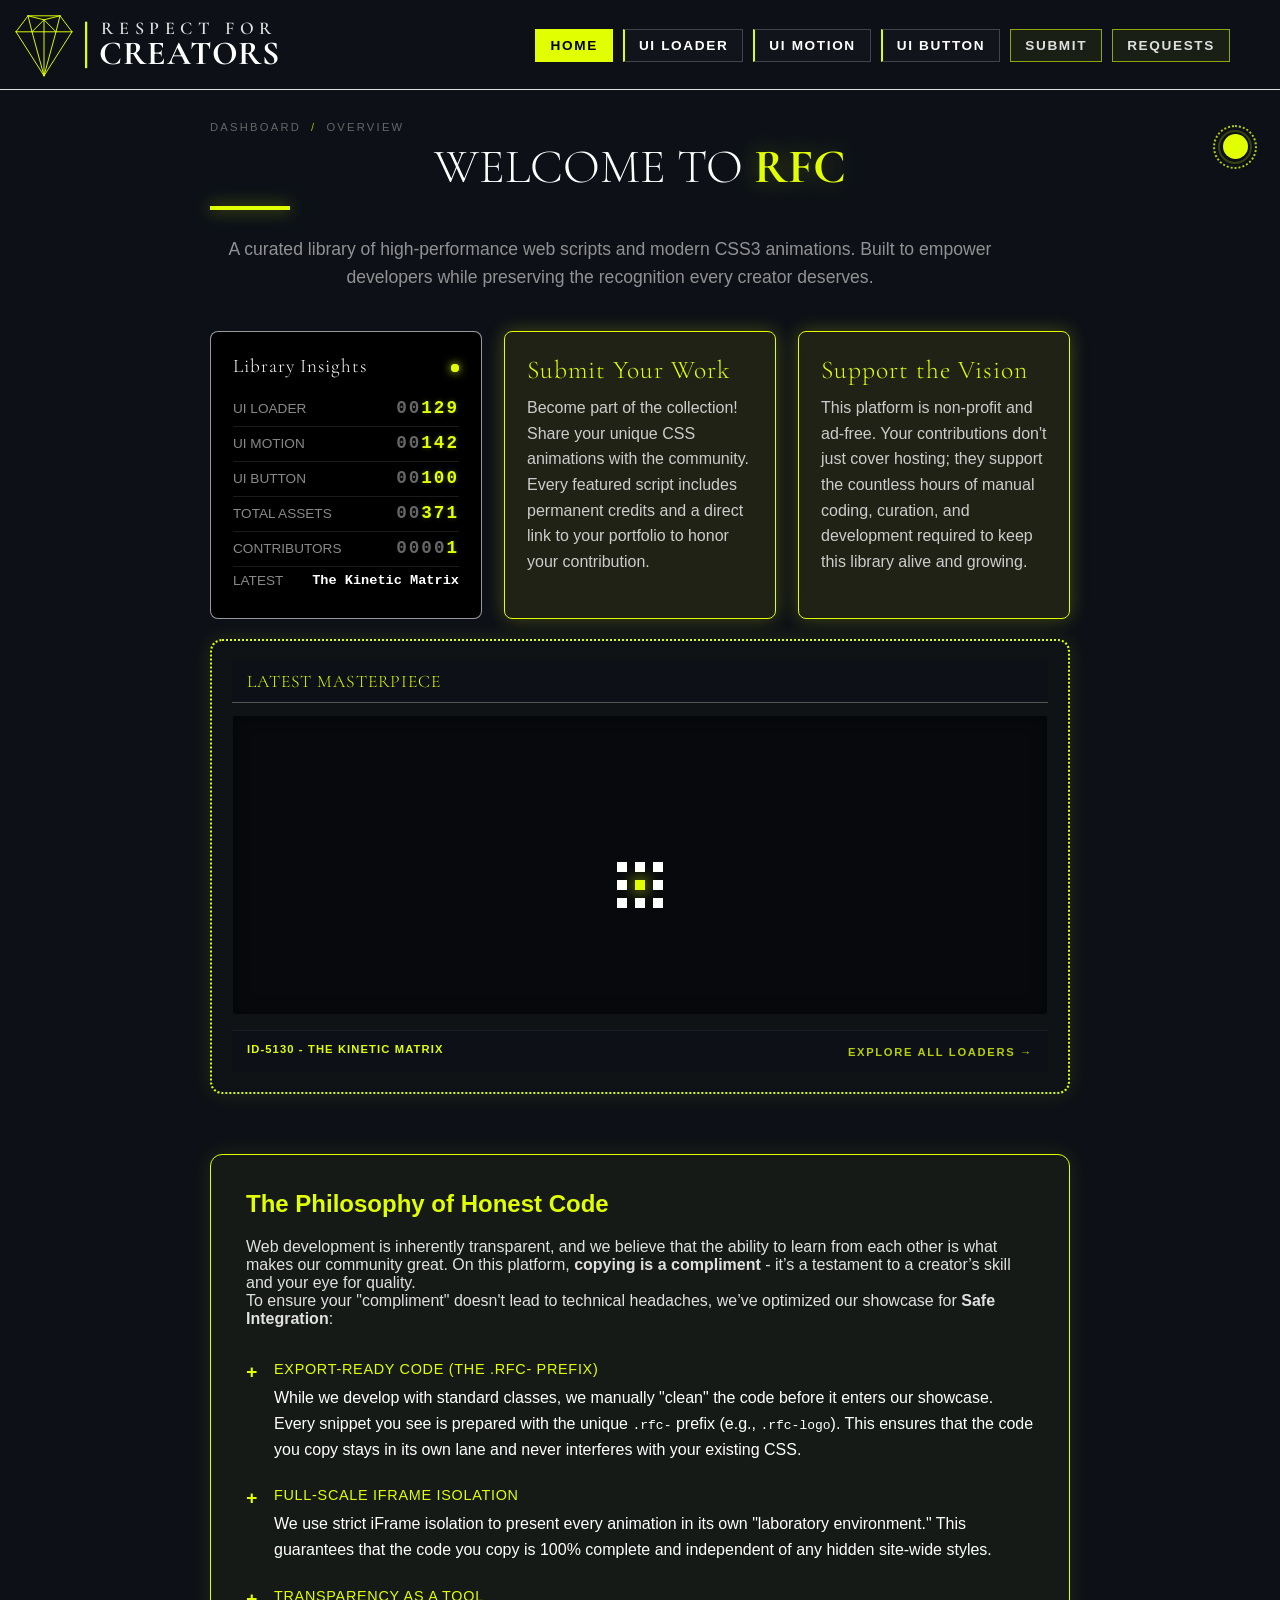
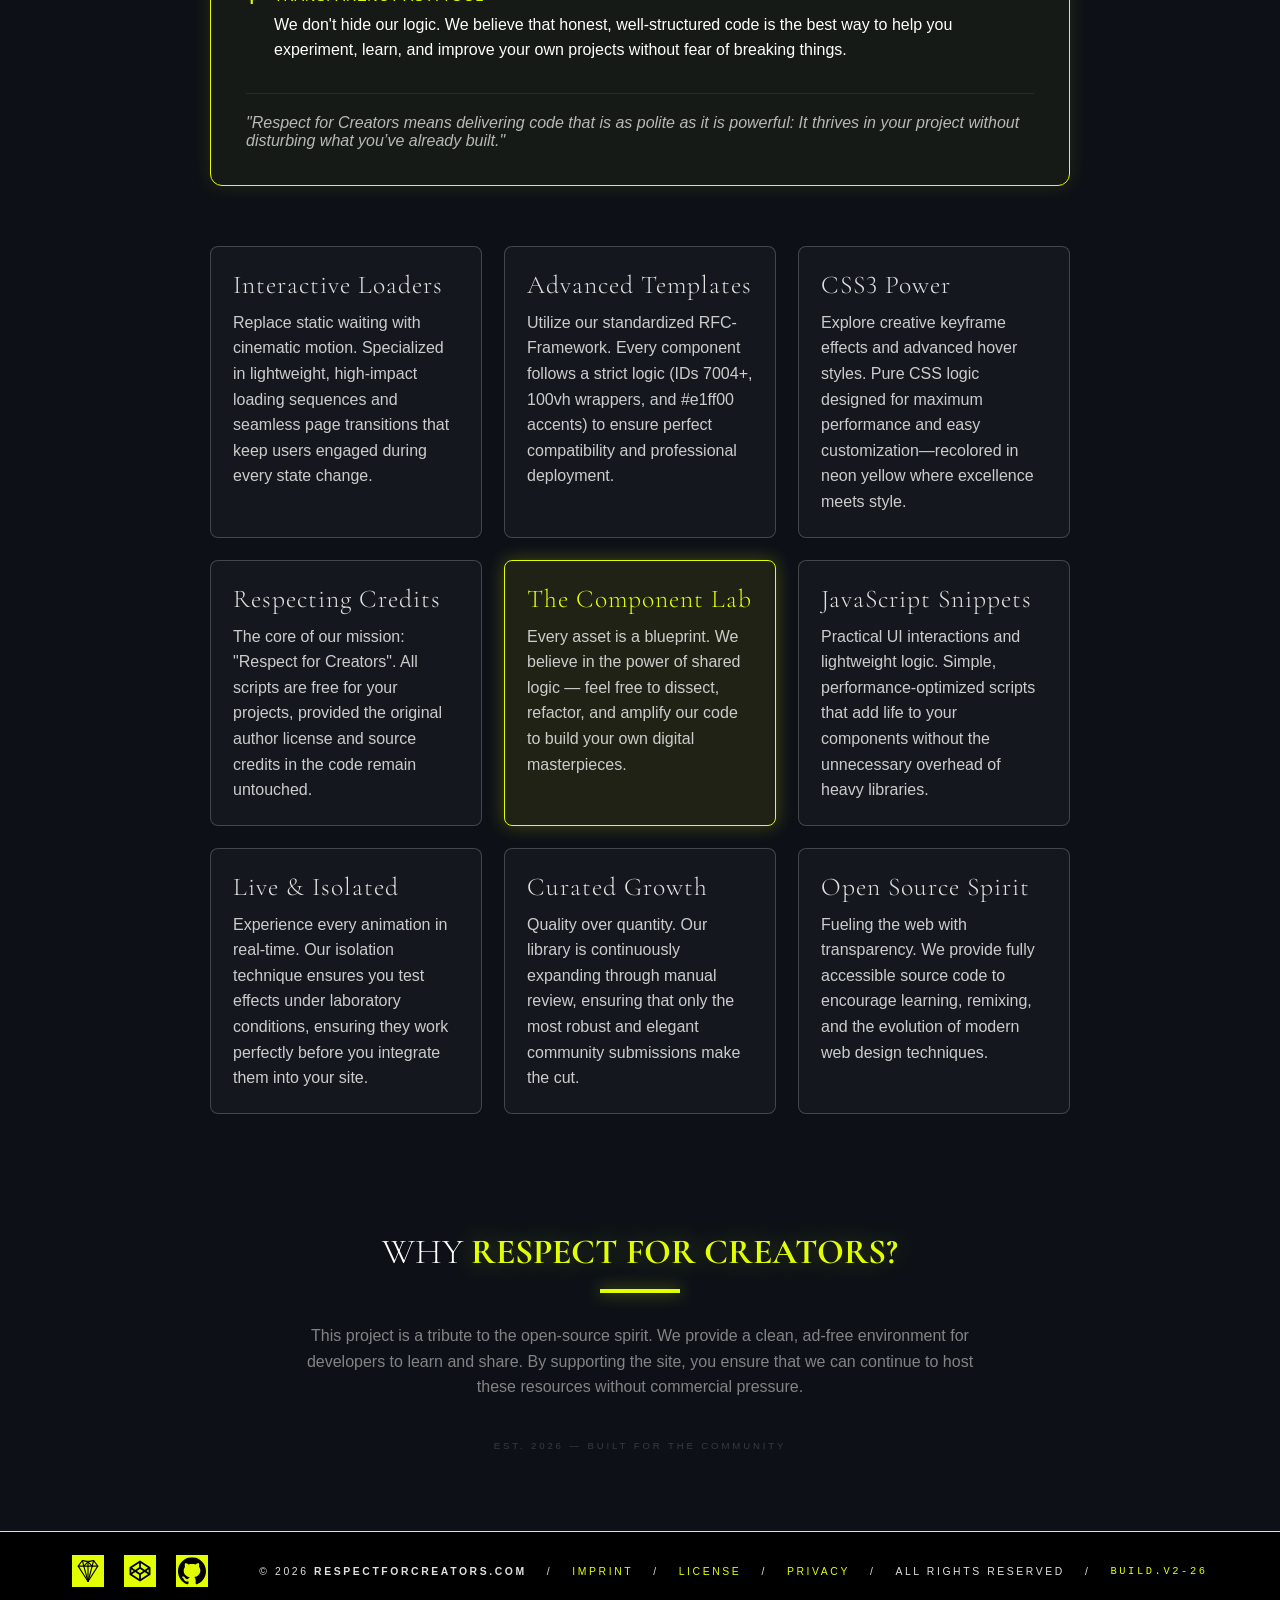
==== commit c4b9c146: "Update" ====
--- a/home.html
+++ b/home.html
@@ -139,9 +139,9 @@
 
     <footer>
         <div class="footer-linear">
-            <a href="#" id="open-about-logo" class="rfc-brand-badge" title="About the Diamond Philosophy">
-                <svg viewBox="0 15 100 85" fill="none" xmlns="http://www.w3.org/2000/svg">
-                    <g stroke="currentColor" stroke-width="3" stroke-linecap="round" stroke-linejoin="round">
+           
+                <a href="#" id="nav-about-logo"><svg viewBox="0 15 100 85" class="rfc-brand-badge" fill="var(--neon)" style="background-color: var(--neon);" xmlns="http://www.w3.org/2000/svg">
+                    <g stroke="#000000" stroke-width="4" stroke-linecap="round" stroke-linejoin="round">
                         <path d="M15 40 L50 95 L85 40 L70 20 L30 20 Z" />
                         <path d="M15 40 L85 40" />
                         <path d="M50 25 V95" />
@@ -150,8 +150,27 @@
                         <path d="M65 40 L50 95" />
                         <path d="M30 20 L50 25 L70 20" />
                     </g>
-                </svg>
+                </svg></a>
+            
+        
+            <a href="http://www.codepen.io/respectforcreators">
+            <svg xmlns="http://www.w3.org/2000/svg" aria-label="CodePen" role="img" viewBox="0 0 512 512" class="rfc-brand-badge" fill="var(--neon)" style="background-color: var(--neon);"><g id="SVGRepo_bgCarrier" stroke-width="0"></g><g id="SVGRepo_tracerCarrier" stroke-linecap="round" stroke-linejoin="round"></g><g id="SVGRepo_iconCarrier"> <rect width="512" height="512" rx="15%" fill="none"></rect> <g fill="none" stroke="#000000" stroke-width="33" stroke-linejoin="round"> <path d="M81 198v116l175 117 175-117V198L256 81z"></path> <path d="M81 198l175 116 175-116M256 81v117"></path> <path d="M81 314l175-116 175 116M256 431V314"></path> </g> </g></svg>
             </a>
+
+            <a href="https://github.com/respectforcreators/Respect-For-Creators">
+            <svg width="98" height="96" class="rfc-brand-badge" viewBox="0 0 98 96" fill="var(--neon)" style="background-color: var(--neon);" xmlns="http://www.w3.org/2000/svg">
+            <g clip-path="url(#clip0_730_27126)">
+            <path fill="#000000" d="M41.4395 69.3848C28.8066 67.8535 19.9062 58.7617 19.9062 46.9902C19.9062 42.2051 21.6289 37.0371 24.5 33.5918C23.2559 30.4336 23.4473 23.7344 24.8828 20.959C28.7109 20.4805 33.8789 22.4902 36.9414 25.2656C40.5781 24.1172 44.4062 23.543 49.0957 23.543C53.7852 23.543 57.6133 24.1172 61.0586 25.1699C64.0254 22.4902 69.2891 20.4805 73.1172 20.959C74.457 23.543 74.6484 30.2422 73.4043 33.4961C76.4668 37.1328 78.0937 42.0137 78.0937 46.9902C78.0937 58.7617 69.1934 67.6621 56.3691 69.2891C59.623 71.3945 61.8242 75.9883 61.8242 81.252L61.8242 91.2051C61.8242 94.0762 64.2168 95.7031 67.0879 94.5547C84.4102 87.9512 98 70.6289 98 49.1914C98 22.1074 75.9883 6.69539e-07 48.9043 4.309e-07C21.8203 1.92261e-07 -1.9479e-07 22.1074 -4.3343e-07 49.1914C-6.20631e-07 70.4375 13.4941 88.0469 31.6777 94.6504C34.2617 95.6074 36.75 93.8848 36.75 91.3008L36.75 83.6445C35.4102 84.2188 33.6875 84.6016 32.1562 84.6016C25.8398 84.6016 22.1074 81.1563 19.4277 74.7441C18.375 72.1602 17.2266 70.6289 15.0254 70.3418C13.877 70.2461 13.4941 69.7676 13.4941 69.1934C13.4941 68.0449 15.4082 67.1836 17.3223 67.1836C20.0977 67.1836 22.4902 68.9063 24.9785 72.4473C26.8926 75.2227 28.9023 76.4668 31.2949 76.4668C33.6875 76.4668 35.2187 75.6055 37.4199 73.4043C39.0469 71.7773 40.291 70.3418 41.4395 69.3848Z" fill="none"/>
+            </g>
+            <defs>
+            <clipPath id="clip0_730_27126">
+            <rect width="98" height="96" fill="none"/>
+            </clipPath>
+            </defs>
+            </svg></a>
+
+<span>&nbsp&nbsp</span>
+
 
             <span class="copyright">© 2026 <span class="highlight">RESPECTFORCREATORS.COM</span></span>
             <span class="footer-divider">/</span>
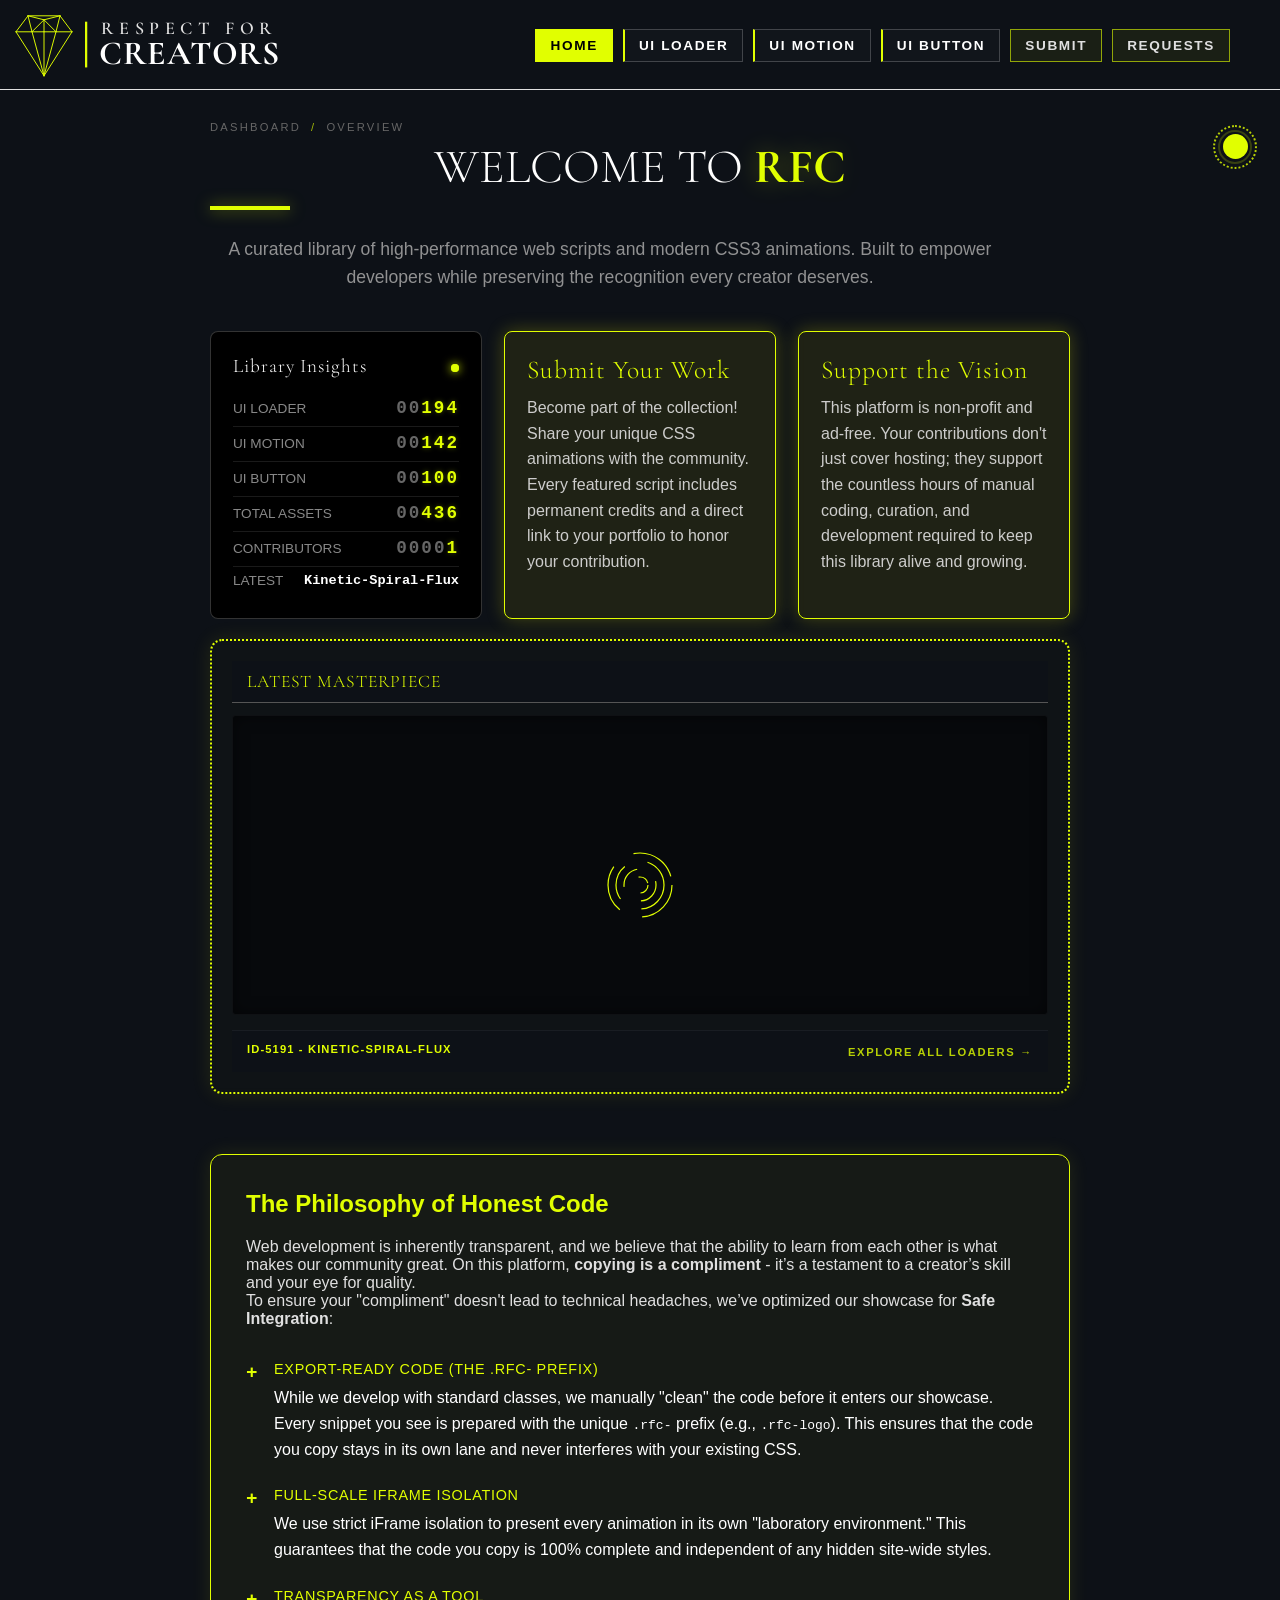
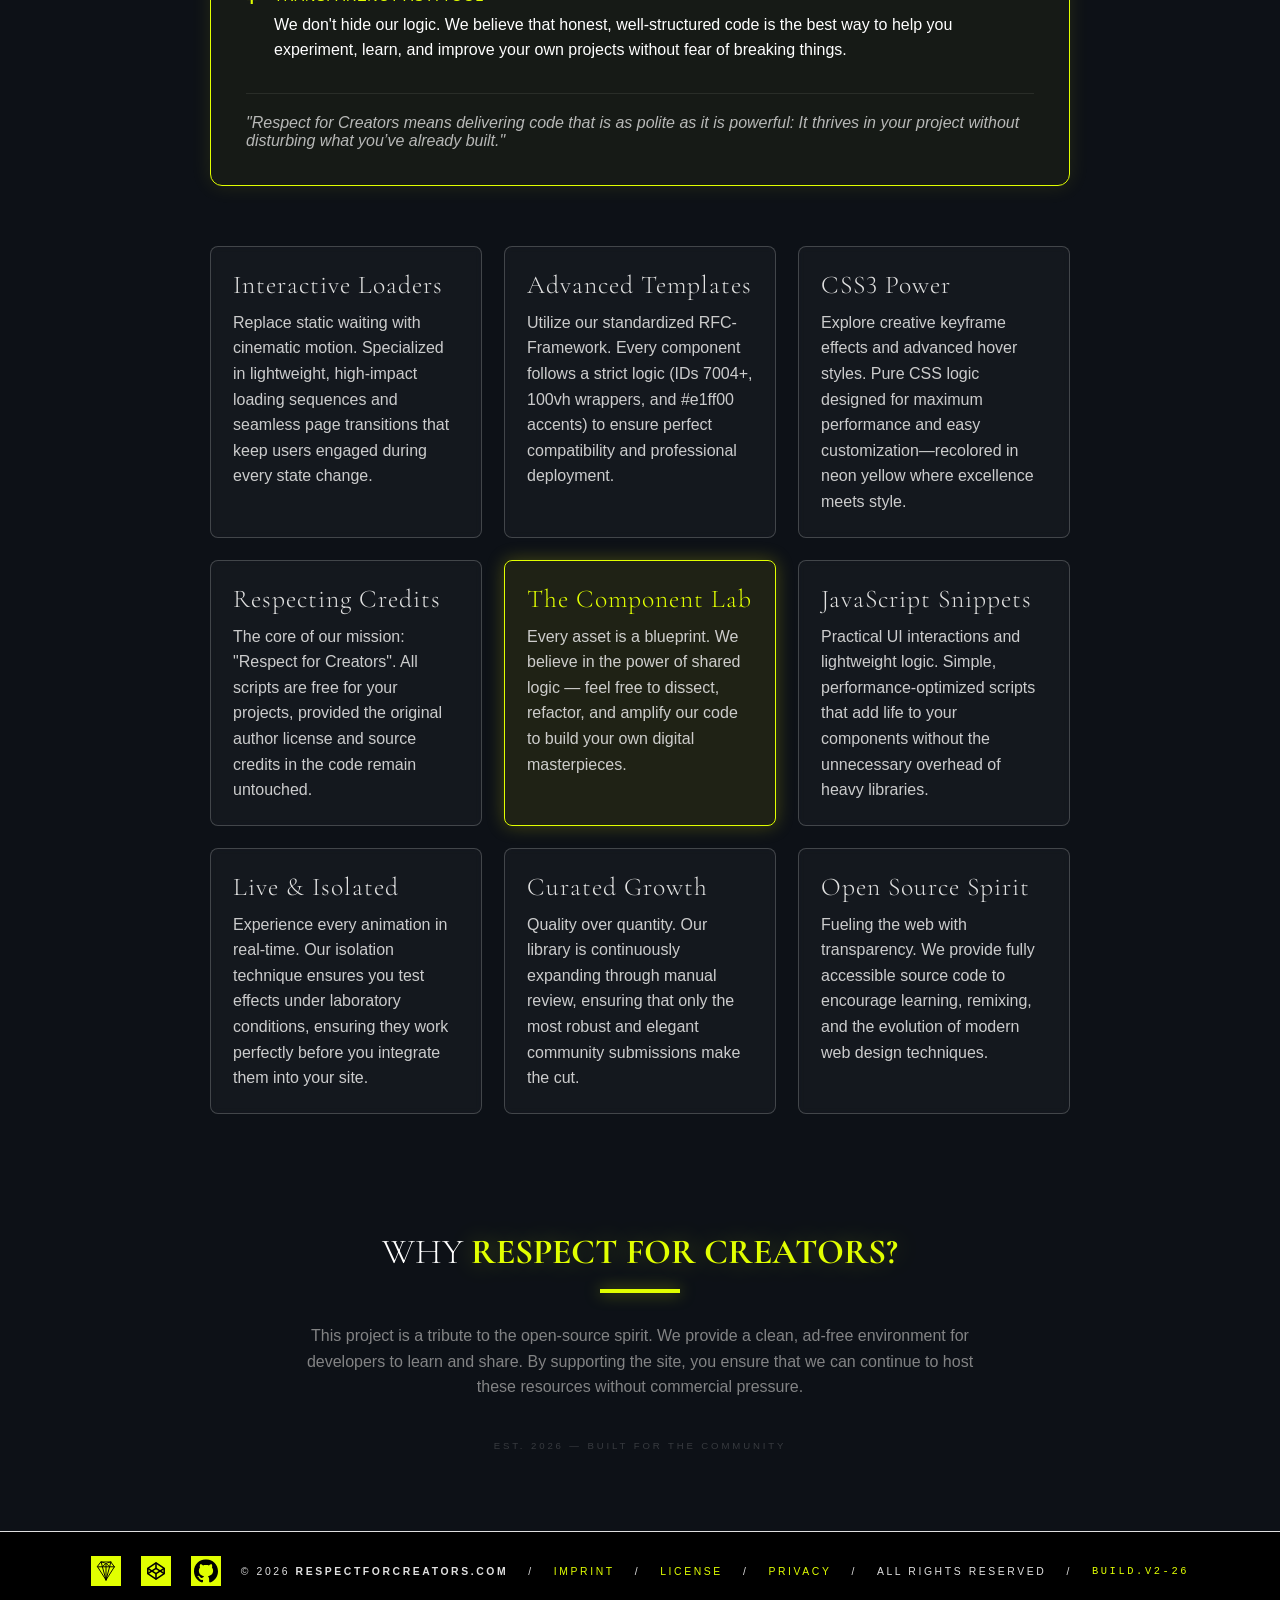
==== commit 037f7723: "update" ====
--- a/home.html
+++ b/home.html
@@ -21,8 +21,7 @@
     <meta name="twitter:description" content="Premium UI assets and animation scripts for modern creators." />
     <meta name="twitter:image" content="https://respectforcreators.com/og-image.jpg" />
 
-    <link rel="icon" type="image/svg+xml" href="logo_rfc_svg_favicon.svg" />
-    <link rel="alternate icon" href="favicon.ico" />
+   <link rel="icon" type="image/svg+xml" href="logo_rfc_svg_favicon.svg?v=1">
 
     <link rel="stylesheet" href="css/root.css" />
     <link rel="stylesheet" href="css/header.css" />
@@ -138,40 +137,51 @@
     </main>
 
     <footer>
-        <div class="footer-linear">
-           
-                <a href="#" id="nav-about-logo"><svg viewBox="0 15 100 85" class="rfc-brand-badge" fill="var(--neon)" style="background-color: var(--neon);" xmlns="http://www.w3.org/2000/svg">
-                    <g stroke="#000000" stroke-width="4" stroke-linecap="round" stroke-linejoin="round">
-                        <path d="M15 40 L50 95 L85 40 L70 20 L30 20 Z" />
-                        <path d="M15 40 L85 40" />
-                        <path d="M50 25 V95" />
-                        <path d="M30 20 L35 40 L50 25 L65 40 L70 20" />
-                        <path d="M35 40 L50 95" />
-                        <path d="M65 40 L50 95" />
-                        <path d="M30 20 L50 25 L70 20" />
-                    </g>
-                </svg></a>
-            
+    <div class="footer-linear">
         
-            <a href="http://www.codepen.io/respectforcreators">
-            <svg xmlns="http://www.w3.org/2000/svg" aria-label="CodePen" role="img" viewBox="0 0 512 512" class="rfc-brand-badge" fill="var(--neon)" style="background-color: var(--neon);"><g id="SVGRepo_bgCarrier" stroke-width="0"></g><g id="SVGRepo_tracerCarrier" stroke-linecap="round" stroke-linejoin="round"></g><g id="SVGRepo_iconCarrier"> <rect width="512" height="512" rx="15%" fill="none"></rect> <g fill="none" stroke="#000000" stroke-width="33" stroke-linejoin="round"> <path d="M81 198v116l175 117 175-117V198L256 81z"></path> <path d="M81 198l175 116 175-116M256 81v117"></path> <path d="M81 314l175-116 175 116M256 431V314"></path> </g> </g></svg>
-            </a>
-
-            <a href="https://github.com/respectforcreators/Respect-For-Creators">
+        <a href="#" id="nav-about-logo">
+            <svg viewBox="0 15 100 85" class="rfc-brand-badge" fill="var(--neon)" style="background-color: var(--neon);" xmlns="http://www.w3.org/2000/svg">
+                <g stroke="#000000" stroke-width="4" stroke-linecap="round" stroke-linejoin="round">
+                    <path d="M15 40 L50 95 L85 40 L70 20 L30 20 Z" />
+                    <path d="M15 40 L85 40" />
+                    <path d="M50 25 V95" />
+                    <path d="M30 20 L35 40 L50 25 L65 40 L70 20" />
+                    <path d="M35 40 L50 95" />
+                    <path d="M65 40 L50 95" />
+                    <path d="M30 20 L50 25 L70 20" />
+                </g>
+            </svg>
+        </a>
+    
+        <a href="https://codepen.io/respectforcreators" target="_blank">
+            <svg xmlns="http://www.w3.org/2000/svg" aria-label="CodePen" role="img" viewBox="0 0 512 512" class="rfc-brand-badge" fill="var(--neon)" style="background-color: var(--neon);">
+                <g id="SVGRepo_bgCarrier" stroke-width="0"></g>
+                <g id="SVGRepo_tracerCarrier" stroke-linecap="round" stroke-linejoin="round"></g>
+                <g id="SVGRepo_iconCarrier"> 
+                    <rect width="512" height="512" rx="15%" fill="none"></rect> 
+                    <g fill="none" stroke="#000000" stroke-width="33" stroke-linejoin="round"> 
+                        <path d="M81 198v116l175 117 175-117V198L256 81z"></path> 
+                        <path d="M81 198l175 116 175-116M256 81v117"></path> 
+                        <path d="M81 314l175-116 175 116M256 431V314"></path> 
+                    </g> 
+                </g>
+            </svg>
+        </a>
+
+        <a href="https://github.com/respectforcreators/Respect-For-Creators" target="_blank">
             <svg width="98" height="96" class="rfc-brand-badge" viewBox="0 0 98 96" fill="var(--neon)" style="background-color: var(--neon);" xmlns="http://www.w3.org/2000/svg">
-            <g clip-path="url(#clip0_730_27126)">
-            <path fill="#000000" d="M41.4395 69.3848C28.8066 67.8535 19.9062 58.7617 19.9062 46.9902C19.9062 42.2051 21.6289 37.0371 24.5 33.5918C23.2559 30.4336 23.4473 23.7344 24.8828 20.959C28.7109 20.4805 33.8789 22.4902 36.9414 25.2656C40.5781 24.1172 44.4062 23.543 49.0957 23.543C53.7852 23.543 57.6133 24.1172 61.0586 25.1699C64.0254 22.4902 69.2891 20.4805 73.1172 20.959C74.457 23.543 74.6484 30.2422 73.4043 33.4961C76.4668 37.1328 78.0937 42.0137 78.0937 46.9902C78.0937 58.7617 69.1934 67.6621 56.3691 69.2891C59.623 71.3945 61.8242 75.9883 61.8242 81.252L61.8242 91.2051C61.8242 94.0762 64.2168 95.7031 67.0879 94.5547C84.4102 87.9512 98 70.6289 98 49.1914C98 22.1074 75.9883 6.69539e-07 48.9043 4.309e-07C21.8203 1.92261e-07 -1.9479e-07 22.1074 -4.3343e-07 49.1914C-6.20631e-07 70.4375 13.4941 88.0469 31.6777 94.6504C34.2617 95.6074 36.75 93.8848 36.75 91.3008L36.75 83.6445C35.4102 84.2188 33.6875 84.6016 32.1562 84.6016C25.8398 84.6016 22.1074 81.1563 19.4277 74.7441C18.375 72.1602 17.2266 70.6289 15.0254 70.3418C13.877 70.2461 13.4941 69.7676 13.4941 69.1934C13.4941 68.0449 15.4082 67.1836 17.3223 67.1836C20.0977 67.1836 22.4902 68.9063 24.9785 72.4473C26.8926 75.2227 28.9023 76.4668 31.2949 76.4668C33.6875 76.4668 35.2187 75.6055 37.4199 73.4043C39.0469 71.7773 40.291 70.3418 41.4395 69.3848Z" fill="none"/>
-            </g>
-            <defs>
-            <clipPath id="clip0_730_27126">
-            <rect width="98" height="96" fill="none"/>
-            </clipPath>
-            </defs>
-            </svg></a>
-
-<span>&nbsp&nbsp</span>
-
-
+                <g clip-path="url(#clip0_730_27126)">
+                    <path fill="#000000" d="M41.4395 69.3848C28.8066 67.8535 19.9062 58.7617 19.9062 46.9902C19.9062 42.2051 21.6289 37.0371 24.5 33.5918C23.2559 30.4336 23.4473 23.7344 24.8828 20.959C28.7109 20.4805 33.8789 22.4902 36.9414 25.2656C40.5781 24.1172 44.4062 23.543 49.0957 23.543C53.7852 23.543 57.6133 24.1172 61.0586 25.1699C64.0254 22.4902 69.2891 20.4805 73.1172 20.959C74.457 23.543 74.6484 30.2422 73.4043 33.4961C76.4668 37.1328 78.0937 42.0137 78.0937 46.9902C78.0937 58.7617 69.1934 67.6621 56.3691 69.2891C59.623 71.3945 61.8242 75.9883 61.8242 81.252L61.8242 91.2051C61.8242 94.0762 64.2168 95.7031 67.0879 94.5547C84.4102 87.9512 98 70.6289 98 49.1914C98 22.1074 75.9883 6.69539e-07 48.9043 4.309e-07C21.8203 1.92261e-07 -1.9479e-07 22.1074 -4.3343e-07 49.1914C-6.20631e-07 70.4375 13.4941 88.0469 31.6777 94.6504C34.2617 95.6074 36.75 93.8848 36.75 91.3008L36.75 83.6445C35.4102 84.2188 33.6875 84.6016 32.1562 84.6016C25.8398 84.6016 22.1074 81.1563 19.4277 74.7441C18.375 72.1602 17.2266 70.6289 15.0254 70.3418C13.877 70.2461 13.4941 69.7676 13.4941 69.1934C13.4941 68.0449 15.4082 67.1836 17.3223 67.1836C20.0977 67.1836 22.4902 68.9063 24.9785 72.4473C26.8926 75.2227 28.9023 76.4668 31.2949 76.4668C33.6875 76.4668 35.2187 75.6055 37.4199 73.4043C39.0469 71.7773 40.291 70.3418 41.4395 69.3848Z"/>
+                </g>
+                <defs>
+                    <clipPath id="clip0_730_27126">
+                        <rect width="98" height="96" fill="none"/>
+                    </clipPath>
+                </defs>
+            </svg>
+        </a>
+
+        <span class="footer-text-group">
             <span class="copyright">© 2026 <span class="highlight">RESPECTFORCREATORS.COM</span></span>
             <span class="footer-divider">/</span>
             <a href="#" id="nav-imprint">IMPRINT</a>
@@ -183,22 +193,23 @@
             <span class="rights">ALL RIGHTS RESERVED</span>
             <span class="footer-divider">/</span>
             <span class="version-tag">BUILD.V2-26</span>
-        </div>
-    </footer>
-
-    <div class="rfc-quantum-wrapper">
-        <div class="rfc-quantum-core">
-            <div class="rfc-quantum-pulse"></div>
-        </div>
-
-        <div class="rfc-energy-rail">
-            <button class="rfc-energy-node rfc-yellow" onclick="rfcApplyColor('#e1ff00', this)"></button>
-            <button class="rfc-energy-node rfc-orange" onclick="rfcApplyColor('#fb951d', this)"></button>
-            <button class="rfc-energy-node rfc-cyan" onclick="rfcApplyColor('#0fd6f3', this)"></button>
-            <button class="rfc-energy-node rfc-green" onclick="rfcApplyColor('#39ff14', this)"></button>
-            <button class="rfc-energy-node rfc-purple" onclick="rfcApplyColor('#f85ef3', this)"></button>
-        </div>
+        </span>
     </div>
+</footer>
+
+    <div class="rfc-quantum-wrapper" id="rfcQuantumMenu">
+    <div class="rfc-quantum-core" onclick="document.getElementById('rfcQuantumMenu').classList.toggle('rfc-touch-open')">
+        <div class="rfc-quantum-pulse"></div>
+    </div>
+
+    <div class="rfc-energy-rail">
+        <button class="rfc-energy-node rfc-yellow" onclick="rfcApplyColor('#e1ff00', this)"></button>
+        <button class="rfc-energy-node rfc-orange" onclick="rfcApplyColor('#fb951d', this)"></button>
+        <button class="rfc-energy-node rfc-cyan" onclick="rfcApplyColor('#0fd6f3', this)"></button>
+        <button class="rfc-energy-node rfc-green" onclick="rfcApplyColor('#39ff14', this)"></button>
+        <button class="rfc-energy-node rfc-purple" onclick="rfcApplyColor('#f85ef3', this)"></button>
+    </div>
+</div>
 
 
     <a href="https://ko-fi.com/respectforcreators/tip" target="_blank" class="support-button diamond-energy" data-id="ID-7004" data-date="2026-02-06">
@@ -1247,6 +1258,16 @@
 
 
         function rfcApplyColor(colorValue, element) {
+    // 1. Schließt die Bar sofort bei Farbauswahl (Möglichkeit A)
+    const menu = document.getElementById('rfcQuantumMenu');
+    if (menu) {
+        menu.classList.remove('rfc-touch-open');
+    }
+    
+    // 2. Zwingt den Touch-Fokus vom Button zu verschwinden
+    if (element && typeof element.blur === 'function') {
+        element.blur();
+    }
 
             document.body.classList.add('rfc-color-changing');
 
--- a/css/root.css
+++ b/css/root.css
@@ -30,25 +30,7 @@
     position: relative;
 }
 
-    
-    /*body::before {
-        content: "";
-        position: fixed;
-        top: 50%; 
-        left: 50%;
-        width: 180vw;
-        height: 180vw;
-        transform: translate(-50%, -50%) rotate(-22deg);
-        background-image: url('logo_rfc_svg.svg');
-        background-repeat: no-repeat;
-        background-position: center;
-        background-size: contain;
-        opacity: 0.3;
-        z-index: -1;
-        pointer-events: none;
-    }*/
-
-
+  
 .code-view pre,
 .code-view code {
     white-space: pre-wrap !important;
--- a/css/header.css
+++ b/css/header.css
@@ -350,12 +350,6 @@
     animation: drawDiamond 5s cubic-bezier(0.4, 0, 0.2, 1) forwards;
 }
 
-@keyframes drawDiamond {
-    to {
-        stroke-dashoffset: 0;
-    }
-}
-
 
 #h-rfc-diamond-svg.rfc-hover-active {
     transform: scale(1) rotateX(10deg); 
--- a/css/support-button.css
+++ b/css/support-button.css
@@ -97,34 +97,6 @@
     }
 }
 
-/*.energy-wave {
-    position: absolute;
-    width: 100%;
-    height: 100%;
-    background: var(--neon);
-    border-radius: 50%;
-    opacity: 0;
-    z-index: 0;
-    animation: energyPulse 3.5s infinite cubic-bezier(0.23, 1, 0.32, 1);
-    
-}
-
-    .energy-wave.delay {
-        animation-delay: 1.75s;
-    }
-
-@keyframes energyPulse {
-    0% {
-        transform: scale(0.9);
-        opacity: 0.4;
-    }
-
-    100% {
-        transform: scale(2.2);
-        opacity: 0;
-    }
-}*/
-
 @keyframes attentionPulse {
     0%, 10%, 20%, 100% {
         transform: translateY(0);
--- a/css/colortool.css
+++ b/css/colortool.css
@@ -10,7 +10,7 @@
     opacity: 0;
     transform: translateX(150px) rotate(20deg);
     animation: rfc-widget-swipe 1.2s cubic-bezier(0.23, 1, 0.32, 1) forwards;
-    animation-delay: 0.6s; 
+    animation-delay: 0.6s;
 }
 
 @keyframes rfc-widget-swipe {
@@ -86,11 +86,30 @@
     align-items: center;
 }
 
-.rfc-quantum-wrapper:hover .rfc-energy-node {
+/* 1. REINE MAUS-GERÄTE (Desktop/Notebook ohne Touch) */
+@media (hover: hover) and (pointer: fine) {
+    .rfc-quantum-wrapper:hover .rfc-energy-node {
+        opacity: 1;
+        transform: translateY(0) scale(1);
+        pointer-events: all;
+        transition: transform 0.6s cubic-bezier(0.175, 0.885, 0.32, 1.3), opacity 0.2s ease-out, scale 0.5s cubic-bezier(0.175, 0.885, 0.32, 1.2);
+    }
+
+    .rfc-quantum-wrapper:hover .rfc-energy-rail {
+        pointer-events: all !important;
+    }
+}
+
+/* 2. ALLE TOUCH-GERÄTE (Egal ob Smartphone, großes Tablet oder Touch-Notebook) */
+.rfc-quantum-wrapper.rfc-touch-open .rfc-energy-node {
     opacity: 1;
     transform: translateY(0) scale(1);
     pointer-events: all;
     transition: transform 0.6s cubic-bezier(0.175, 0.885, 0.32, 1.3), opacity 0.2s ease-out, scale 0.5s cubic-bezier(0.175, 0.885, 0.32, 1.2);
+}
+
+.rfc-quantum-wrapper.rfc-touch-open .rfc-energy-rail {
+    pointer-events: all !important;
 }
 
 .rfc-energy-node::after {
--- a/css/main-content.css
+++ b/css/main-content.css
@@ -335,4 +335,5 @@
 
 .showcase-link {
     composes: rfc-link-simple;
-}+}
+
--- a/css/dashboard.css
+++ b/css/dashboard.css
@@ -1,4 +1,4 @@
-﻿.feature-box stat-dashboard:hover {
+﻿.feature-box .stat-dashboard:hover {
     transform: translateY(-4px);
     border-color: var(--neon);
     box-shadow: 0 0 12px rgba(191,233,255,0.15);
@@ -6,7 +6,7 @@
 
 .stat-dashboard {
     background: #000 !important;
-    border: 1px solid rgba(255, 255, 255, 0.6);
+    border: 1px solid rgba(255, 255, 255, 0.2);
     display: flex;
     flex-direction: column;
     justify-content: space-between;
--- a/css/footer.css
+++ b/css/footer.css
@@ -51,34 +51,23 @@
 }
 
 .rfc-brand-badge {
-    width: 32px;
-    height: 32px;
+    width: 30px;
+    height: 30px;
     display: flex !important;
     align-items: center !important;
     justify-content: center !important;
-    border: 1px solid var(--neon);
-    padding: 1px;
+    border: 1px solid var(--neon) !important;
+    padding: 2px;
     box-sizing: border-box;
     text-decoration: none;
     transition: all 0.3s ease;
-    background: #000; 
+    background: var(--neon) !important;
 }
 
-    .rfc-brand-badge svg {
-        width: 100%;
-        height: 100%;
-        display: block;
-        
-        transform: none !important;
-        pointer-events: none;
-    }
-
-    .rfc-brand-badge:hover {
-        
-        opacity: 1 !important; 
-        background: var(--neon);
-        color: #000;
-        
-    }
-
-    +.footer-text-group {
+    display: inline-flex;
+    align-items: center;
+    gap: inherit;
+    flex-wrap: wrap;
+    justify-content: center;
+}
--- a/css/mobilenav-atmedia.css
+++ b/css/mobilenav-atmedia.css
@@ -1,18 +1,14 @@
 ﻿.mobile-menu-icon {
-    display: none; 
+    display: none;
 }
 
 @media screen and (max-width: 1420px) {
-
-    
     header {
         height: 90px !important;
         padding: 0 20px 0 0 !important;
     }
 
-    
     .brand {
-            
         margin-left: 4px;
         padding: 5px 0;
     }
@@ -23,9 +19,8 @@
         transform: translateY(-3.2px);
     }
 
-   
     .brand-name {
-        margin-left: -2px !important; 
+        margin-left: -2px !important;
         padding-left: 15px !important;
         border-left: 3px solid var(--neon) !important;
         transform: scale(0.75) !important;
@@ -35,7 +30,6 @@
         justify-content: center !important;
     }
 
-
     nav {
         gap: 10px !important;
     }
@@ -44,37 +38,14 @@
         padding: 8px 14px !important;
         font-size: 0.85rem !important;
     }
-
-
-    /*.rfc-dot {
-        width: 9px; 
-        height: 9px;
-    }
-
-        .rfc-dot.rfc-active {
-            outline: 1px solid #ffffff; 
-            outline-offset: 3px; 
-        }
-
-    .rfc-color-ampel {
-        margin-right: -35px;
-        padding-left: 5px;
-    }*/
 }
 
-/*@media (min-width: 1091px) {
+@media screen and (max-width: 1090px) {
     .main-info {
-        margin-top: -170px !important;
-    }
-}*/
-
-@media (max-width: 1090px) {
-    
-    .main-info {
-        margin-top: 0 !important; /* Setzt den Desktop-Hack zurück */
-        padding-top: 45px !important; /* Sorgt für Abstand unter dem mobilen Header */
-    }
-    
+        margin-top: 0 !important;
+        padding-top: 30px !important;
+    }
+
     header {
         height: 75px !important;
         padding: 0 10px 0 0 !important;
@@ -90,7 +61,6 @@
         display: none !important;
     }
 
-    
     .mobile-menu-icon {
         display: flex !important;
         cursor: pointer;
@@ -120,7 +90,6 @@
         }
     }
 
-    
     .mobile-nav {
         position: fixed;
         top: 78px;
@@ -163,7 +132,6 @@
                 transition: all 0.8s ease;
             }
 
-        
         .mobile-nav .rfc-energy-rail {
             all: unset !important;
             display: flex !important;
@@ -187,7 +155,6 @@
             position: relative !important;
         }
 
-            
             .mobile-nav .rfc-energy-node::after,
             .mobile-nav .rfc-energy-node::before {
                 content: none !important;
@@ -214,14 +181,12 @@
             background-color: #f85ef3 !important;
         }
 
-        
         .mobile-nav .rfc-energy-node.rfc-active {
             outline: 1.5px solid #ffffff !important;
             outline-offset: 4px !important;
             transform: scale(1.1) !important;
         }
 
-    
     .brand {
         margin-left: 2px;
         padding: 3px 0;
@@ -237,12 +202,38 @@
         transform: translateY(-3.2px);
     }
 
-    
     .footer-linear {
+        display: flex !important;
+        flex-direction: column !important;
+        justify-content: center !important;
+        align-items: center !important;
+        gap: 25px !important;
+        text-align: center !important;
+        width: 100% !important;
+    }
+
+
+        .footer-linear > span:not([class]) {
+            display: none !important;
+        }
+
+    footer {
+        height: auto !important;
+        padding: 20px 15px 40px 15px !important;
+        display: flex !important;
+        flex-direction: column !important;
+    }
+
+    html {
+        height: auto !important;
+    }
+
+    .footer-text-group {
+        flex-direction: row;
         flex-wrap: wrap;
         justify-content: center;
-        gap: 10px 15px;
-        text-align: center;
+        line-height: 1.8;
+        padding: 10px 0;
     }
 
     .support-button.diamond-energy {
@@ -257,26 +248,3 @@
         z-index: 2;
     }
 }
-
-
-/* Mobile Fix: Abstände und Stack-Layout 
-@media (max-width: 768px) {
-    .masterpiece-row {
-        margin-bottom: 20px; 
-    }
-
-    .feature-grid {
-        gap: 20px !important; 
-    }
-
-    .showcase-footer {
-        flex-direction: column; 
-        align-items: flex-start !important;
-        gap: 10px;
-    }
-
-    .footer-right {
-        width: 100%;
-        text-align: left;
-    }
-}*/
